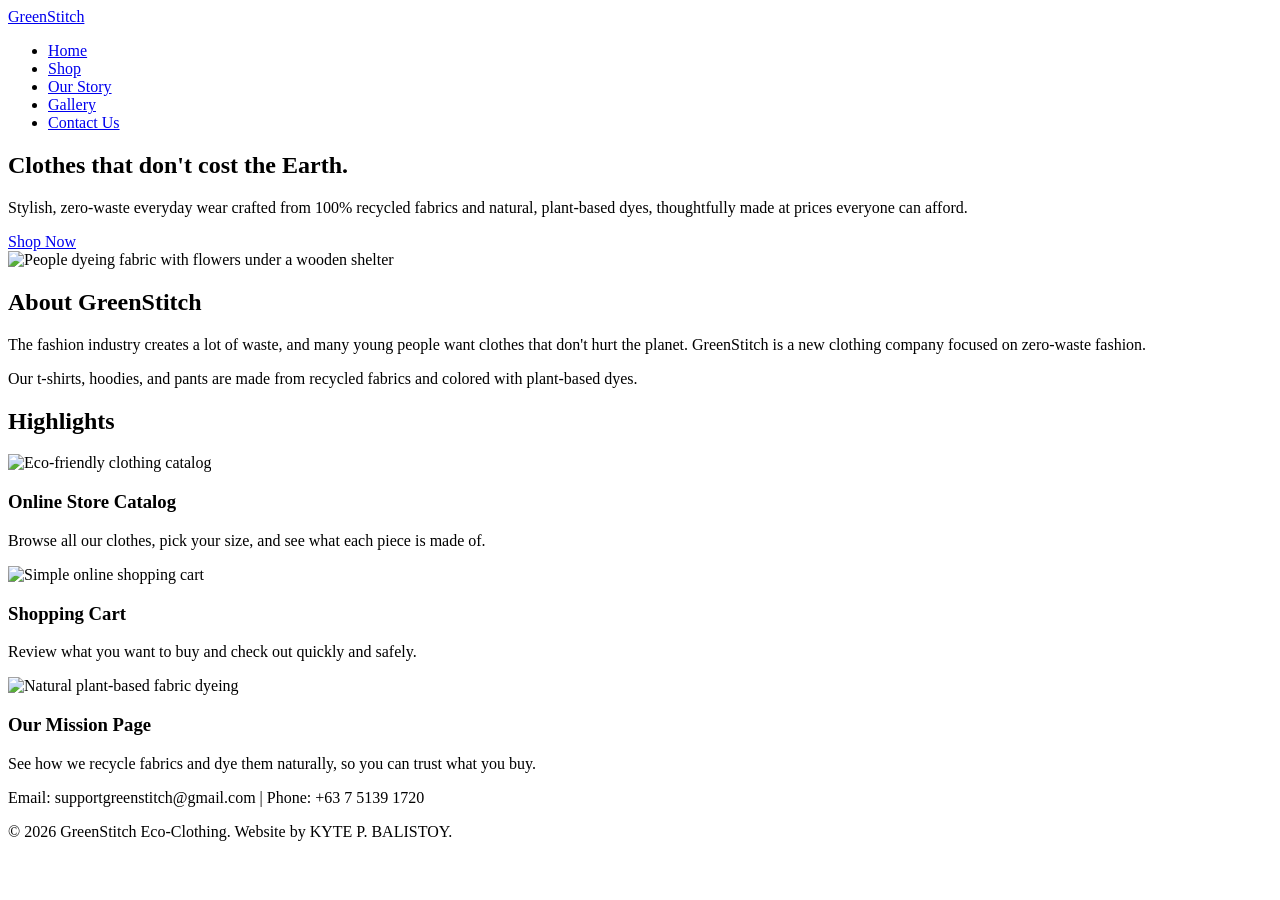
==== index.html @ 6c14e48b "Update index.html" ====
<!DOCTYPE html>
<html lang="en">

<head>
    <meta charset="UTF-8">
    <meta name="viewport" content="width=device-width, initial-scale=1.0">
    <title>GreenStitch | Eco-Friendly Clothing</title>
    <link href="https://fonts.googleapis.com/css2?family=Open+Sans:wght@400;600&family=Roboto:wght@500;700&display=swap"
        rel="stylesheet">
    <link rel="stylesheet" href="style.css">
</head>

<body>

    <!-- Header and Navigation -->
    <header>
        <a href="index.html" class="logo">GreenStitch</a>
        <nav>
            <ul>
                <li><a href="index.html">Home</a></li>
                <li><a href="#">Shop</a></li>
                <li><a href="#">Our Story</a></li>
                <li><a href="#">Gallery</a></li>
                <li><a href="#">Contact Us</a></li>
            </ul>
        </nav>
    </header>

    <main>

        <!-- Hero Section -->
        <section class="hero">
            <h1>Clothes that don't cost the Earth.</h1>
            <p>Stylish, zero-waste everyday wear crafted from 100% recycled fabrics and natural, plant-based dyes,
                thoughtfully made at prices everyone can afford.</p>
            <a href="#" class="button">Shop Now</a>
        </section>

        <!-- About Section -->
        <section class="about">
            <img src="images/about.jpg" alt="People dyeing fabric with flowers under a wooden shelter">
            <div class="about-text">
                <h2>About GreenStitch</h2>
                <p>The fashion industry creates a lot of waste, and many young people want clothes that don't hurt the
                    planet. GreenStitch is a new clothing company focused on zero-waste fashion.</p>
                <p>Our t-shirts, hoodies, and pants are made from recycled fabrics and colored with plant-based dyes.
                </p>
            </div>
        </section>

        <!-- Highlights Section -->
        <section class="highlights">
            <h2>Highlights</h2>
            <div class="cards">
                <div class="card">
                    <img src="images/catalog.jpg" alt="Eco-friendly clothing catalog">
                    <div class="card-content">
                        <h3>Online Store Catalog</h3>
                        <p>Browse all our clothes, pick your size, and see what each piece is made of.</p>
                    </div>
                </div>
                <div class="card">
                    <img src="images/cart.jpg" alt="Simple online shopping cart">
                    <div class="card-content">
                        <h3>Shopping Cart</h3>
                        <p>Review what you want to buy and check out quickly and safely.</p>
                    </div>
                </div>
                <div class="card">
                    <img src="images/mission.jpg" alt="Natural plant-based fabric dyeing">
                    <div class="card-content">
                        <h3>Our Mission Page</h3>
                        <p>See how we recycle fabrics and dye them naturally, so you can trust what you buy.</p>
                    </div>
                </div>
            </div>
        </section>

    </main>

    <!-- Footer -->
    <footer>
        <p>Email: supportgreenstitch@gmail.com | Phone: +63 7 5139 1720</p>
        <p>&copy; 2026 GreenStitch Eco-Clothing. Website by KYTE P. BALISTOY.</p>
    </footer>

</body>

</html>
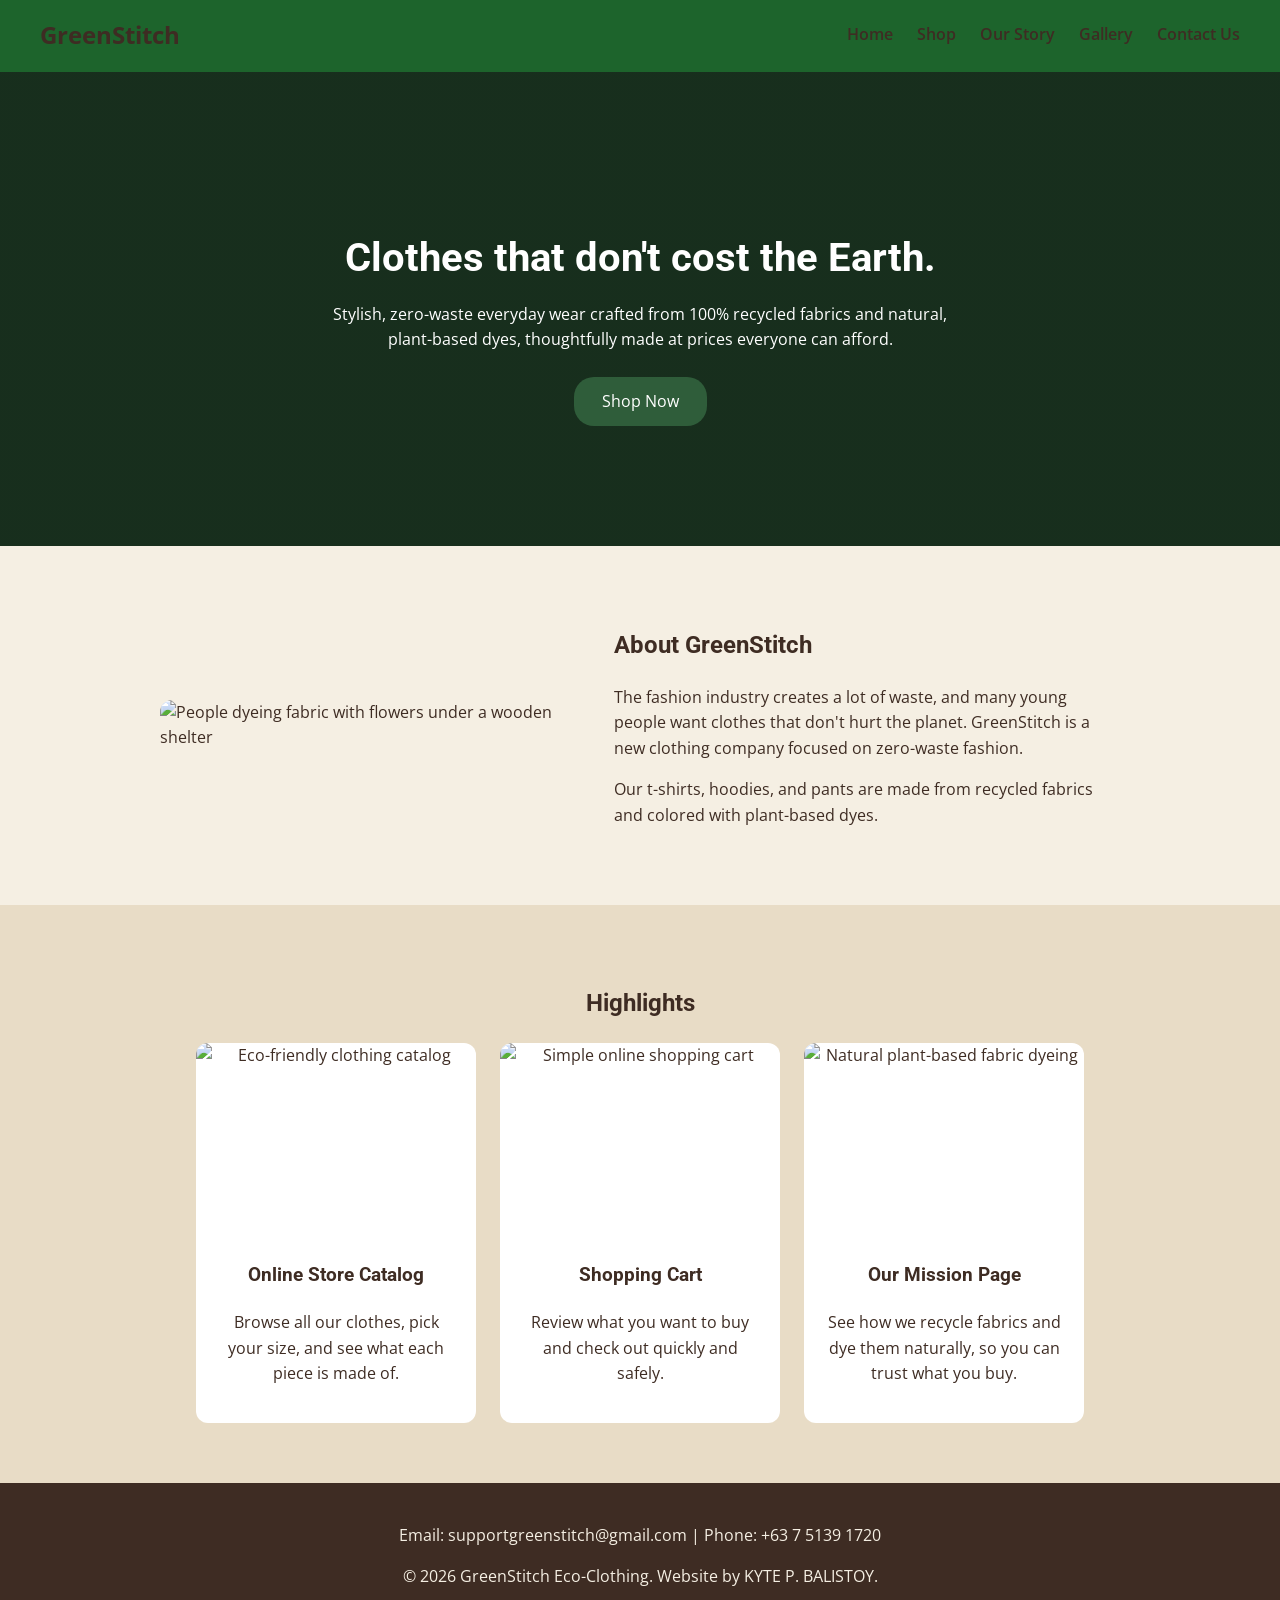
==== commit 94723065: "Update index.html" ====
--- a/index.html
+++ b/index.html
@@ -7,7 +7,7 @@
     <title>GreenStitch | Eco-Friendly Clothing</title>
     <link href="https://fonts.googleapis.com/css2?family=Open+Sans:wght@400;600&family=Roboto:wght@500;700&display=swap"
         rel="stylesheet">
-    <link rel="stylesheet" href="style.css">
+    <link rel="stylesheet" href="css/style.css">
 </head>
 
 <body>
--- a/css/style.css
+++ b/css/style.css
@@ -0,0 +1,148 @@
+/* Colors and fonts from the Visual Style in the proposal */
+body {
+    font-family: "Open Sans", sans-serif;
+    background-color: #f5efe3;
+    color: #3e2c23;
+    margin: 0;
+    line-height: 1.6;
+}
+
+h1,
+h2,
+h3 {
+    font-family: "Roboto", sans-serif;
+}
+
+/* Fixed Header and Navigation */
+header {
+    position: sticky;
+    top: 0;
+    z-index: 1000;
+    display: flex;
+    justify-content: space-between;
+    align-items: center;
+    padding: 16px 40px;
+    background-color: #1d642c;
+    border-bottom: 2px solid #1d642c;
+}
+
+.logo {
+    color: #3e2c23;
+    font-size: 24px;
+    font-weight: bold;
+    text-decoration: none;
+}
+
+nav ul {
+    display: flex;
+    gap: 24px;
+    list-style: none;
+    margin: 0;
+    padding: 0;
+}
+
+nav a {
+    color: #3e2c23;
+    font-weight: 600;
+    text-decoration: none;
+}
+
+nav a:hover {
+    color: #2f5d3a;
+    text-decoration: underline;
+}
+
+/* Hero */
+.hero {
+    background-color: #2f5d3a;
+    background-image: linear-gradient(rgba(0, 0, 0, 0.5), rgba(0, 0, 0, 0.5)), url("../images/main.jpg");
+    background-size: cover;
+    background-position: center;
+    color: rgb(255, 255, 255);
+    text-align: center;
+    padding: 120px 20px;
+}
+
+.hero h1 {
+    font-size: 40px;
+    margin-bottom: 12px;
+}
+
+.hero p {
+    max-width: 650px;
+    margin: 0 auto 24px auto;
+}
+
+.button {
+    display: inline-block;
+    background-color: #2f5d3a;
+    color: white;
+    padding: 12px 28px;
+    border-radius: 20px;
+    text-decoration: none;
+}
+
+.button:hover {
+    background-color: #23472b;
+}
+
+/* About (Image on Left, Text on Right) */
+.about {
+    display: flex;
+    align-items: center;
+    gap: 40px;
+    max-width: 960px;
+    margin: 0 auto;
+    padding: 60px 20px;
+}
+
+.about img {
+    width: 45%;
+    border-radius: 12px;
+    object-fit: cover;
+}
+
+.about-text {
+    width: 55%;
+}
+
+/* Highlights (Image on Top, Text on Bottom) */
+.highlights {
+    background-color: #e8dcc6;
+    padding: 60px 20px;
+    text-align: center;
+}
+
+.cards {
+    display: flex;
+    gap: 24px;
+    justify-content: center;
+    flex-wrap: wrap;
+}
+
+.card {
+    background-color: white;
+    border-radius: 12px;
+    max-width: 280px;
+    overflow: hidden;
+    display: flex;
+    flex-direction: column;
+}
+
+.card img {
+    width: 100%;
+    height: 180px;
+    object-fit: cover;
+}
+
+.card-content {
+    padding: 20px;
+}
+
+/* Footer */
+footer {
+    background-color: #3e2c23;
+    color: #f5efe3;
+    text-align: center;
+    padding: 24px;
+}
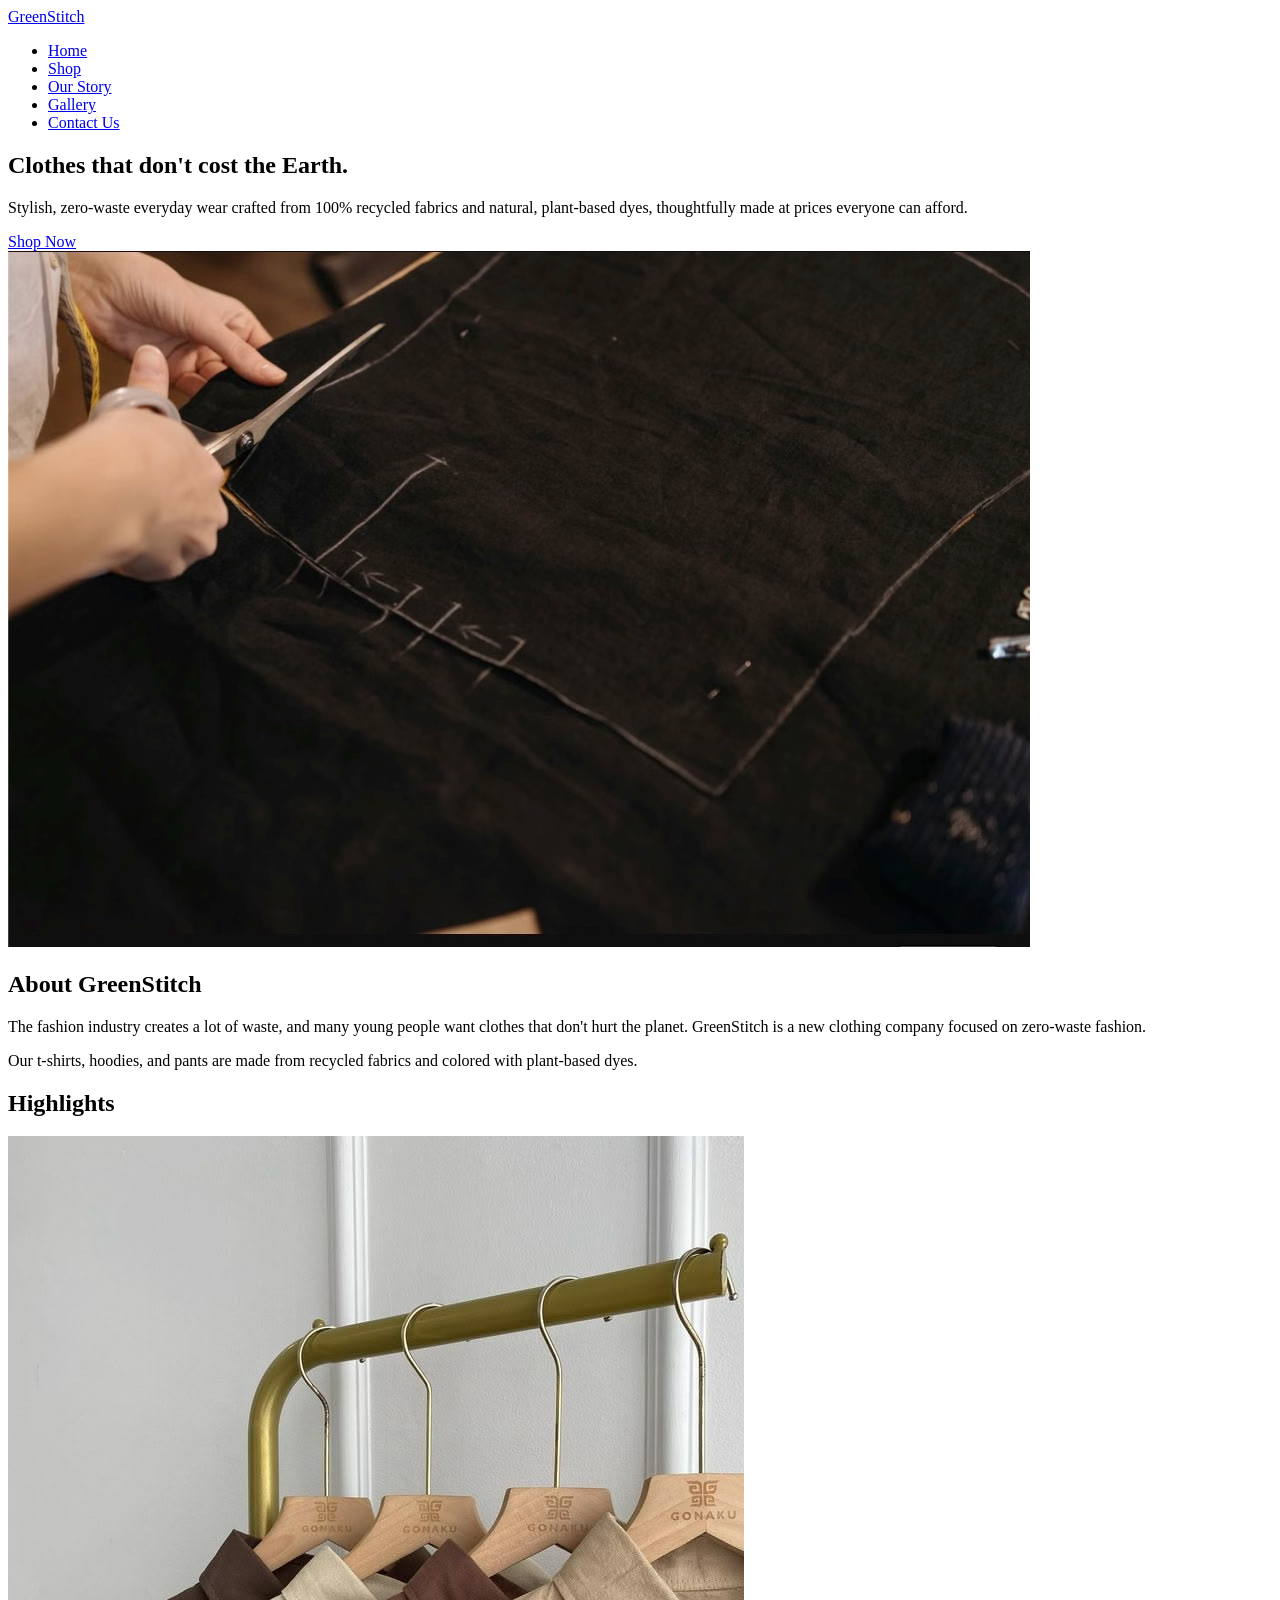
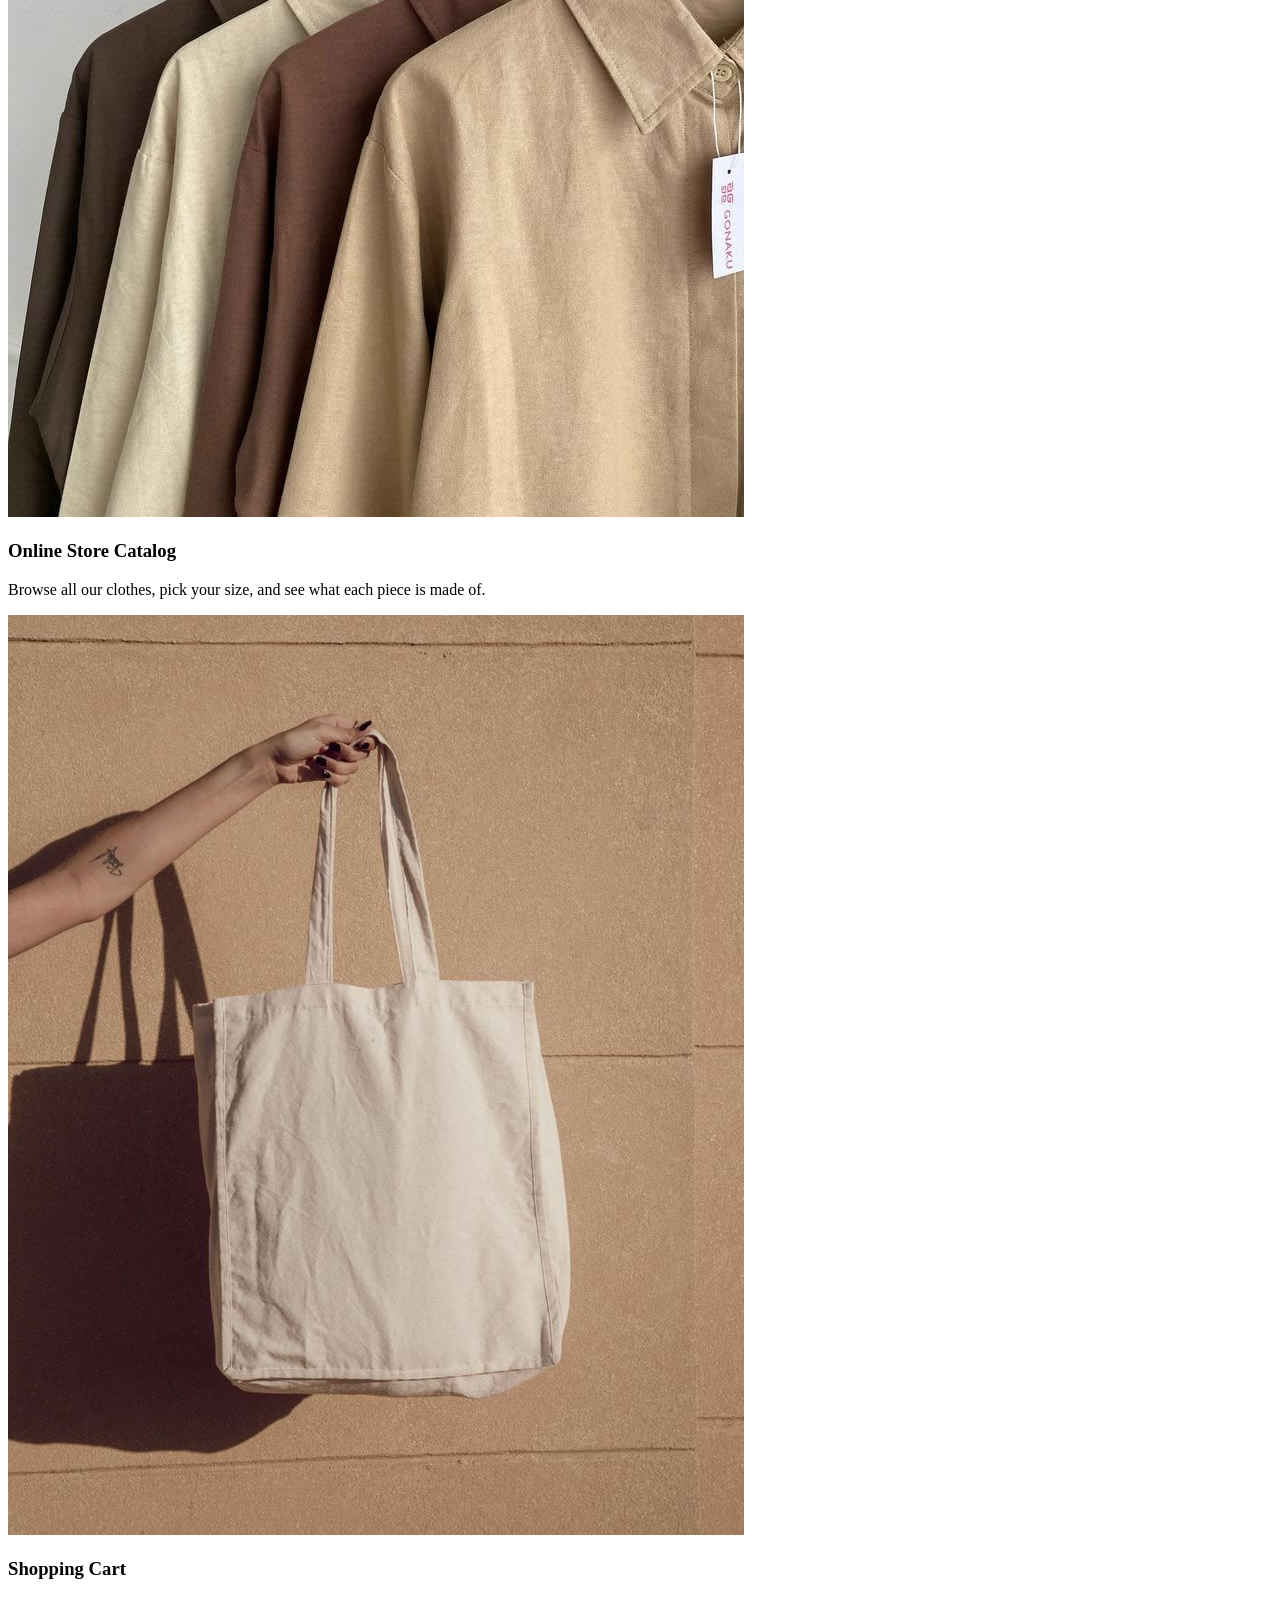
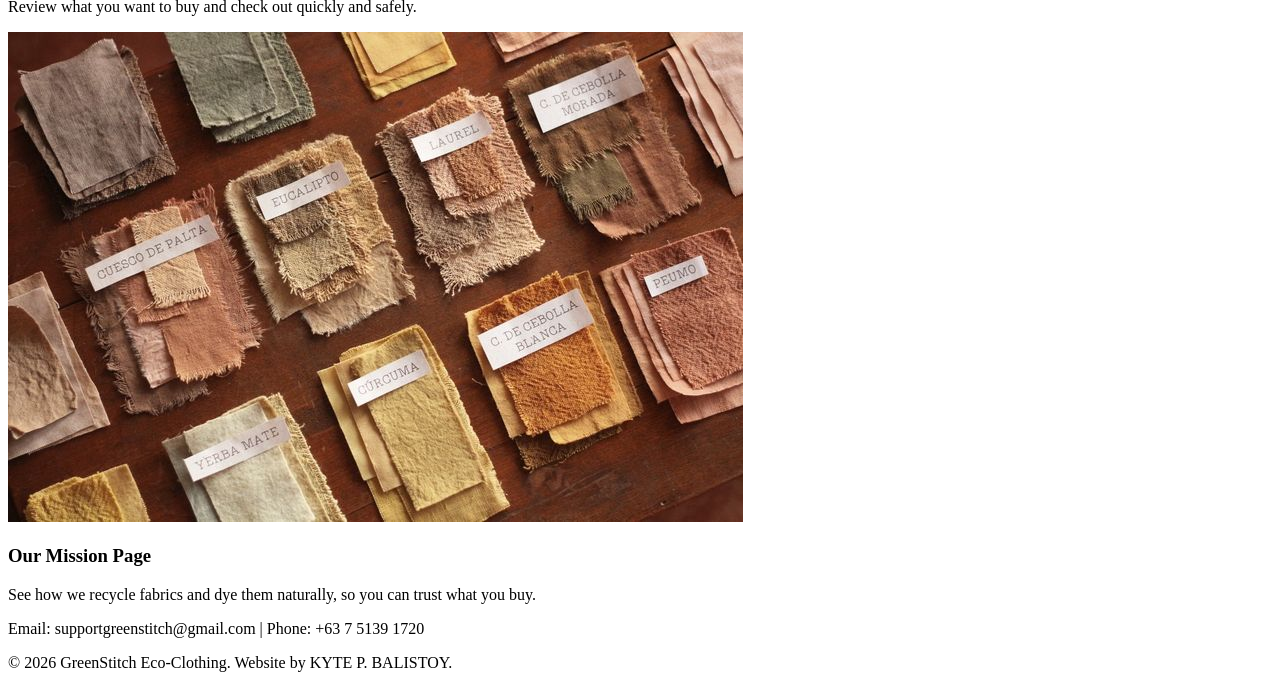
==== commit ac46af91: "Update index.html" ====
--- a/index.html
+++ b/index.html
@@ -7,14 +7,14 @@
     <title>GreenStitch | Eco-Friendly Clothing</title>
     <link href="https://fonts.googleapis.com/css2?family=Open+Sans:wght@400;600&family=Roboto:wght@500;700&display=swap"
         rel="stylesheet">
-    <link rel="stylesheet" href="css/style.css">
+    <link rel="stylesheet" href="web/css/style.css">
 </head>
 
 <body>
 
     <!-- Header and Navigation -->
     <header>
-        <a href="index.html" class="logo">GreenStitch</a>
+        <a href="web/index.html" class="logo">GreenStitch</a>
         <nav>
             <ul>
                 <li><a href="index.html">Home</a></li>
@@ -38,7 +38,7 @@
 
         <!-- About Section -->
         <section class="about">
-            <img src="images/about.jpg" alt="People dyeing fabric with flowers under a wooden shelter">
+            <img src="web/images/about.jpg" alt="People dyeing fabric with flowers under a wooden shelter">
             <div class="about-text">
                 <h2>About GreenStitch</h2>
                 <p>The fashion industry creates a lot of waste, and many young people want clothes that don't hurt the
@@ -53,21 +53,21 @@
             <h2>Highlights</h2>
             <div class="cards">
                 <div class="card">
-                    <img src="images/catalog.jpg" alt="Eco-friendly clothing catalog">
+                    <img src="web/images/catalog.jpg" alt="Eco-friendly clothing catalog">
                     <div class="card-content">
                         <h3>Online Store Catalog</h3>
                         <p>Browse all our clothes, pick your size, and see what each piece is made of.</p>
                     </div>
                 </div>
                 <div class="card">
-                    <img src="images/cart.jpg" alt="Simple online shopping cart">
+                    <img src="web/images/cart.jpg" alt="Simple online shopping cart">
                     <div class="card-content">
                         <h3>Shopping Cart</h3>
                         <p>Review what you want to buy and check out quickly and safely.</p>
                     </div>
                 </div>
                 <div class="card">
-                    <img src="images/mission.jpg" alt="Natural plant-based fabric dyeing">
+                    <img src="web/images/mission.jpg" alt="Natural plant-based fabric dyeing">
                     <div class="card-content">
                         <h3>Our Mission Page</h3>
                         <p>See how we recycle fabrics and dye them naturally, so you can trust what you buy.</p>
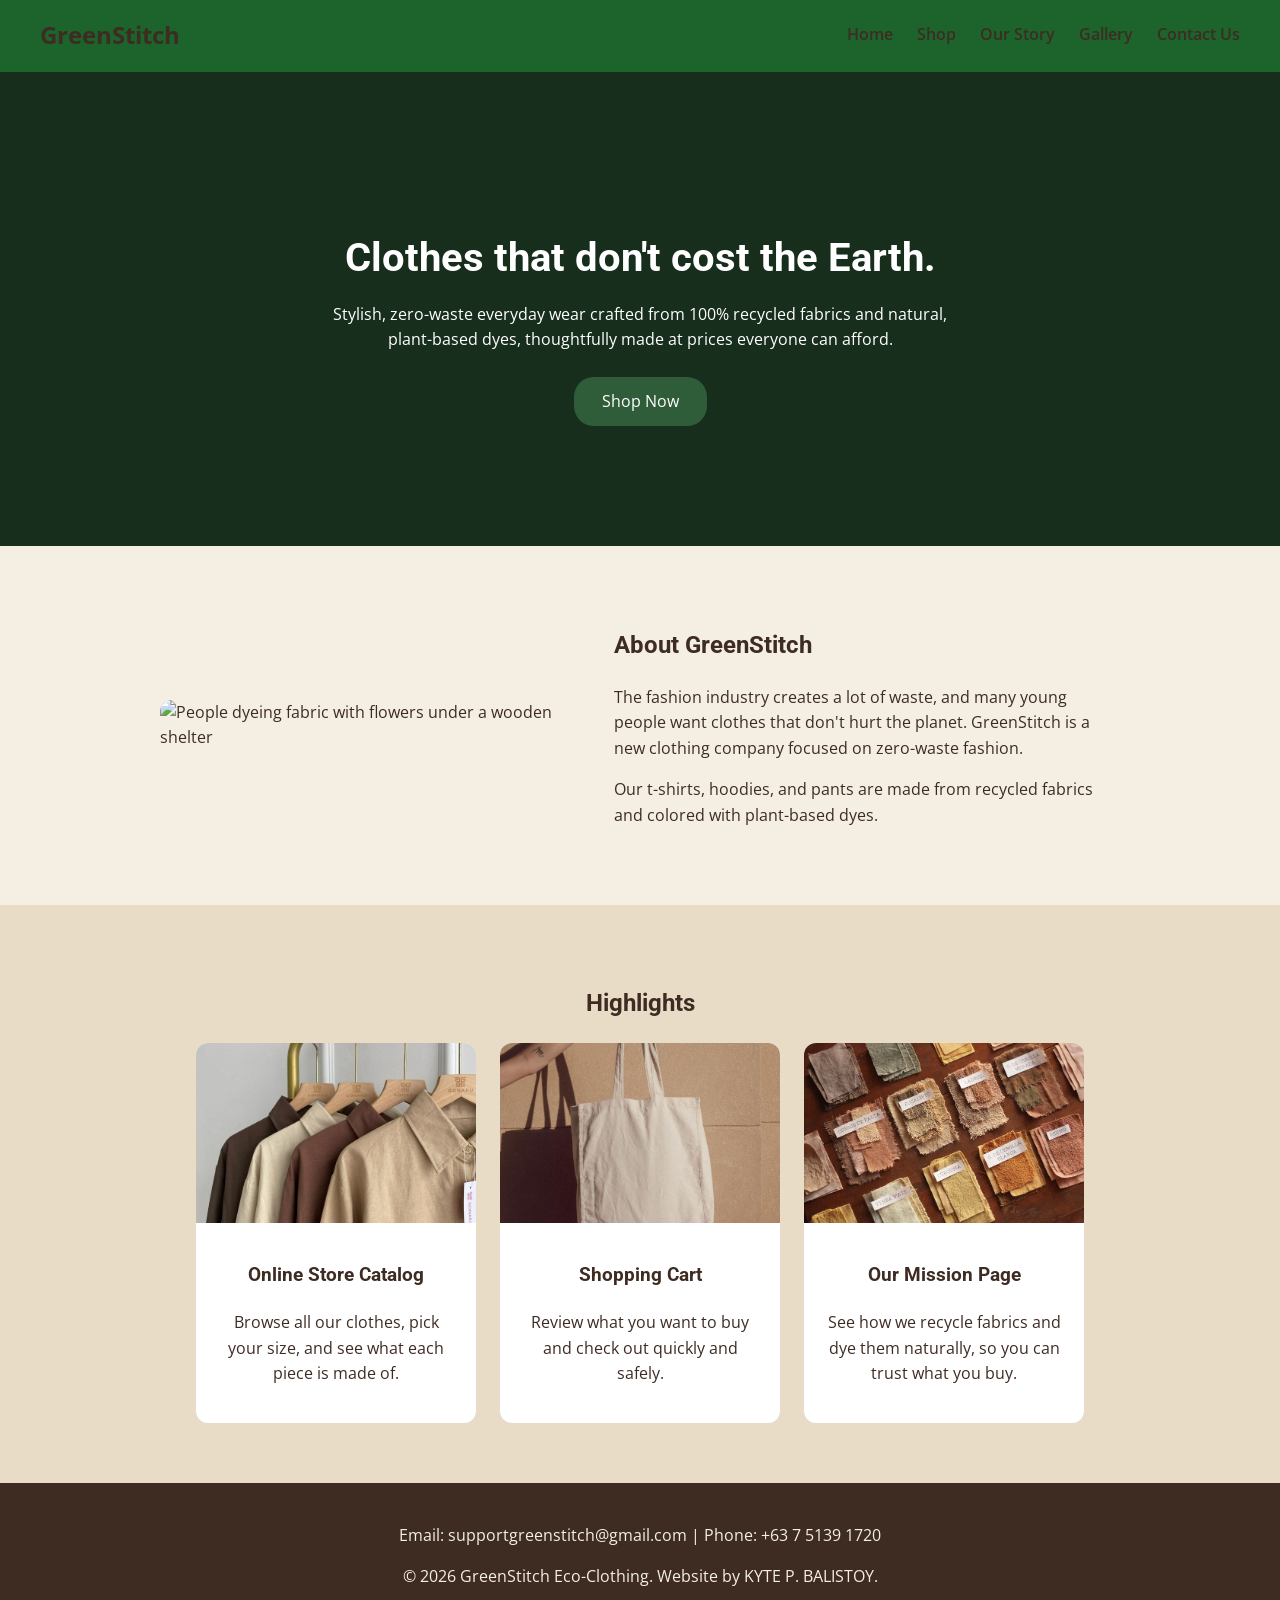
==== commit c5457bda: "Add files via upload" ====
--- a/index.html
+++ b/index.html
@@ -7,14 +7,14 @@
     <title>GreenStitch | Eco-Friendly Clothing</title>
     <link href="https://fonts.googleapis.com/css2?family=Open+Sans:wght@400;600&family=Roboto:wght@500;700&display=swap"
         rel="stylesheet">
-    <link rel="stylesheet" href="web/css/style.css">
+    <link rel="stylesheet" href="css/style.css">
 </head>
 
 <body>
 
     <!-- Header and Navigation -->
     <header>
-        <a href="web/index.html" class="logo">GreenStitch</a>
+        <a href="index.html" class="logo">GreenStitch</a>
         <nav>
             <ul>
                 <li><a href="index.html">Home</a></li>
@@ -38,7 +38,7 @@
 
         <!-- About Section -->
         <section class="about">
-            <img src="web/images/about.jpg" alt="People dyeing fabric with flowers under a wooden shelter">
+            <img src="images/about.avif" alt="People dyeing fabric with flowers under a wooden shelter">
             <div class="about-text">
                 <h2>About GreenStitch</h2>
                 <p>The fashion industry creates a lot of waste, and many young people want clothes that don't hurt the
@@ -53,21 +53,21 @@
             <h2>Highlights</h2>
             <div class="cards">
                 <div class="card">
-                    <img src="web/images/catalog.jpg" alt="Eco-friendly clothing catalog">
+                    <img src="images/catalog.jpg" alt="Eco-friendly clothing catalog">
                     <div class="card-content">
                         <h3>Online Store Catalog</h3>
                         <p>Browse all our clothes, pick your size, and see what each piece is made of.</p>
                     </div>
                 </div>
                 <div class="card">
-                    <img src="web/images/cart.jpg" alt="Simple online shopping cart">
+                    <img src="images/cart.jpg" alt="Simple online shopping cart">
                     <div class="card-content">
                         <h3>Shopping Cart</h3>
                         <p>Review what you want to buy and check out quickly and safely.</p>
                     </div>
                 </div>
                 <div class="card">
-                    <img src="web/images/mission.jpg" alt="Natural plant-based fabric dyeing">
+                    <img src="images/mission.jpg" alt="Natural plant-based fabric dyeing">
                     <div class="card-content">
                         <h3>Our Mission Page</h3>
                         <p>See how we recycle fabrics and dye them naturally, so you can trust what you buy.</p>
@@ -86,4 +86,4 @@
 
 </body>
 
-</html>
+</html>
--- a/css/style.css
+++ b/css/style.css
@@ -0,0 +1,148 @@
+/* Colors and fonts from the Visual Style in the proposal */
+body {
+    font-family: "Open Sans", sans-serif;
+    background-color: #f5efe3;
+    color: #3e2c23;
+    margin: 0;
+    line-height: 1.6;
+}
+
+h1,
+h2,
+h3 {
+    font-family: "Roboto", sans-serif;
+}
+
+/* Fixed Header and Navigation */
+header {
+    position: sticky;
+    top: 0;
+    z-index: 1000;
+    display: flex;
+    justify-content: space-between;
+    align-items: center;
+    padding: 16px 40px;
+    background-color: #1d642c;
+    border-bottom: 2px solid #1d642c;
+}
+
+.logo {
+    color: #3e2c23;
+    font-size: 24px;
+    font-weight: bold;
+    text-decoration: none;
+}
+
+nav ul {
+    display: flex;
+    gap: 24px;
+    list-style: none;
+    margin: 0;
+    padding: 0;
+}
+
+nav a {
+    color: #3e2c23;
+    font-weight: 600;
+    text-decoration: none;
+}
+
+nav a:hover {
+    color: #2f5d3a;
+    text-decoration: underline;
+}
+
+/* Hero */
+.hero {
+    background-color: #2f5d3a;
+    background-image: linear-gradient(rgba(0, 0, 0, 0.5), rgba(0, 0, 0, 0.5)), url("web/images/main.jpg");
+    background-size: cover;
+    background-position: center;
+    color: rgb(255, 255, 255);
+    text-align: center;
+    padding: 120px 20px;
+}
+
+.hero h1 {
+    font-size: 40px;
+    margin-bottom: 12px;
+}
+
+.hero p {
+    max-width: 650px;
+    margin: 0 auto 24px auto;
+}
+
+.button {
+    display: inline-block;
+    background-color: #2f5d3a;
+    color: white;
+    padding: 12px 28px;
+    border-radius: 20px;
+    text-decoration: none;
+}
+
+.button:hover {
+    background-color: #23472b;
+}
+
+/* About (Image on Left, Text on Right) */
+.about {
+    display: flex;
+    align-items: center;
+    gap: 40px;
+    max-width: 960px;
+    margin: 0 auto;
+    padding: 60px 20px;
+}
+
+.about img {
+    width: 45%;
+    border-radius: 12px;
+    object-fit: cover;
+}
+
+.about-text {
+    width: 55%;
+}
+
+/* Highlights (Image on Top, Text on Bottom) */
+.highlights {
+    background-color: #e8dcc6;
+    padding: 60px 20px;
+    text-align: center;
+}
+
+.cards {
+    display: flex;
+    gap: 24px;
+    justify-content: center;
+    flex-wrap: wrap;
+}
+
+.card {
+    background-color: white;
+    border-radius: 12px;
+    max-width: 280px;
+    overflow: hidden;
+    display: flex;
+    flex-direction: column;
+}
+
+.card img {
+    width: 100%;
+    height: 180px;
+    object-fit: cover;
+}
+
+.card-content {
+    padding: 20px;
+}
+
+/* Footer */
+footer {
+    background-color: #3e2c23;
+    color: #f5efe3;
+    text-align: center;
+    padding: 24px;
+}
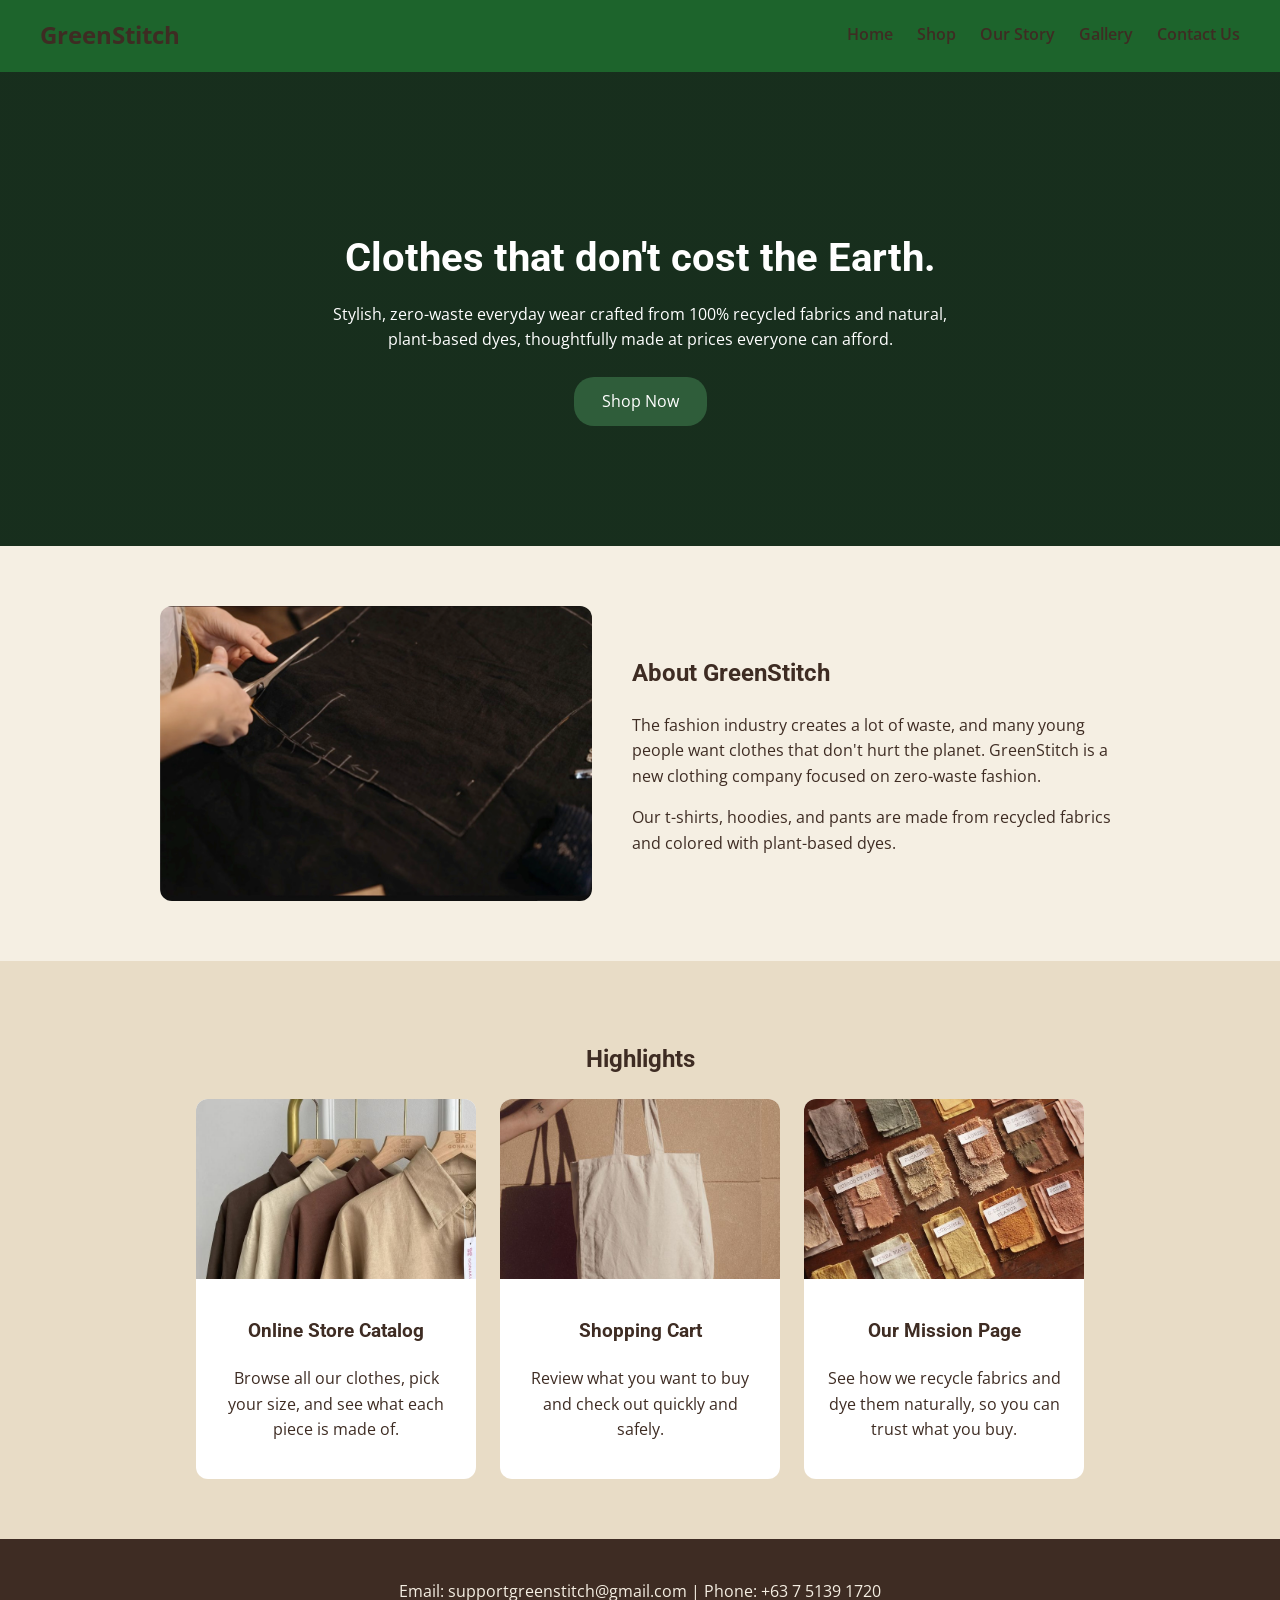
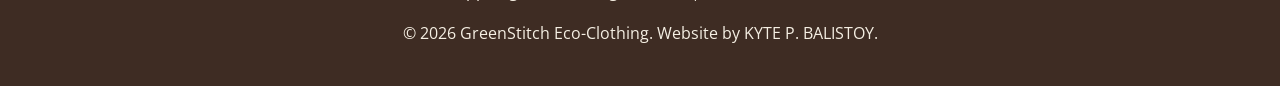
==== commit a2673f7c: "Update index.html" ====
--- a/index.html
+++ b/index.html
@@ -38,7 +38,7 @@
 
         <!-- About Section -->
         <section class="about">
-            <img src="images/about.avif" alt="People dyeing fabric with flowers under a wooden shelter">
+            <img src="images/about.jpg" alt="People dyeing fabric with flowers under a wooden shelter">
             <div class="about-text">
                 <h2>About GreenStitch</h2>
                 <p>The fashion industry creates a lot of waste, and many young people want clothes that don't hurt the
@@ -86,4 +86,4 @@
 
 </body>
 
-</html>+</html>
--- a/css/style.css
+++ b/css/style.css
@@ -55,7 +55,7 @@
 /* Hero */
 .hero {
     background-color: #2f5d3a;
-    background-image: linear-gradient(rgba(0, 0, 0, 0.5), rgba(0, 0, 0, 0.5)), url("web/images/main.jpg");
+    background-image: linear-gradient(rgba(0, 0, 0, 0.5), rgba(0, 0, 0, 0.5)), url("images/main.jpg");
     background-size: cover;
     background-position: center;
     color: rgb(255, 255, 255);
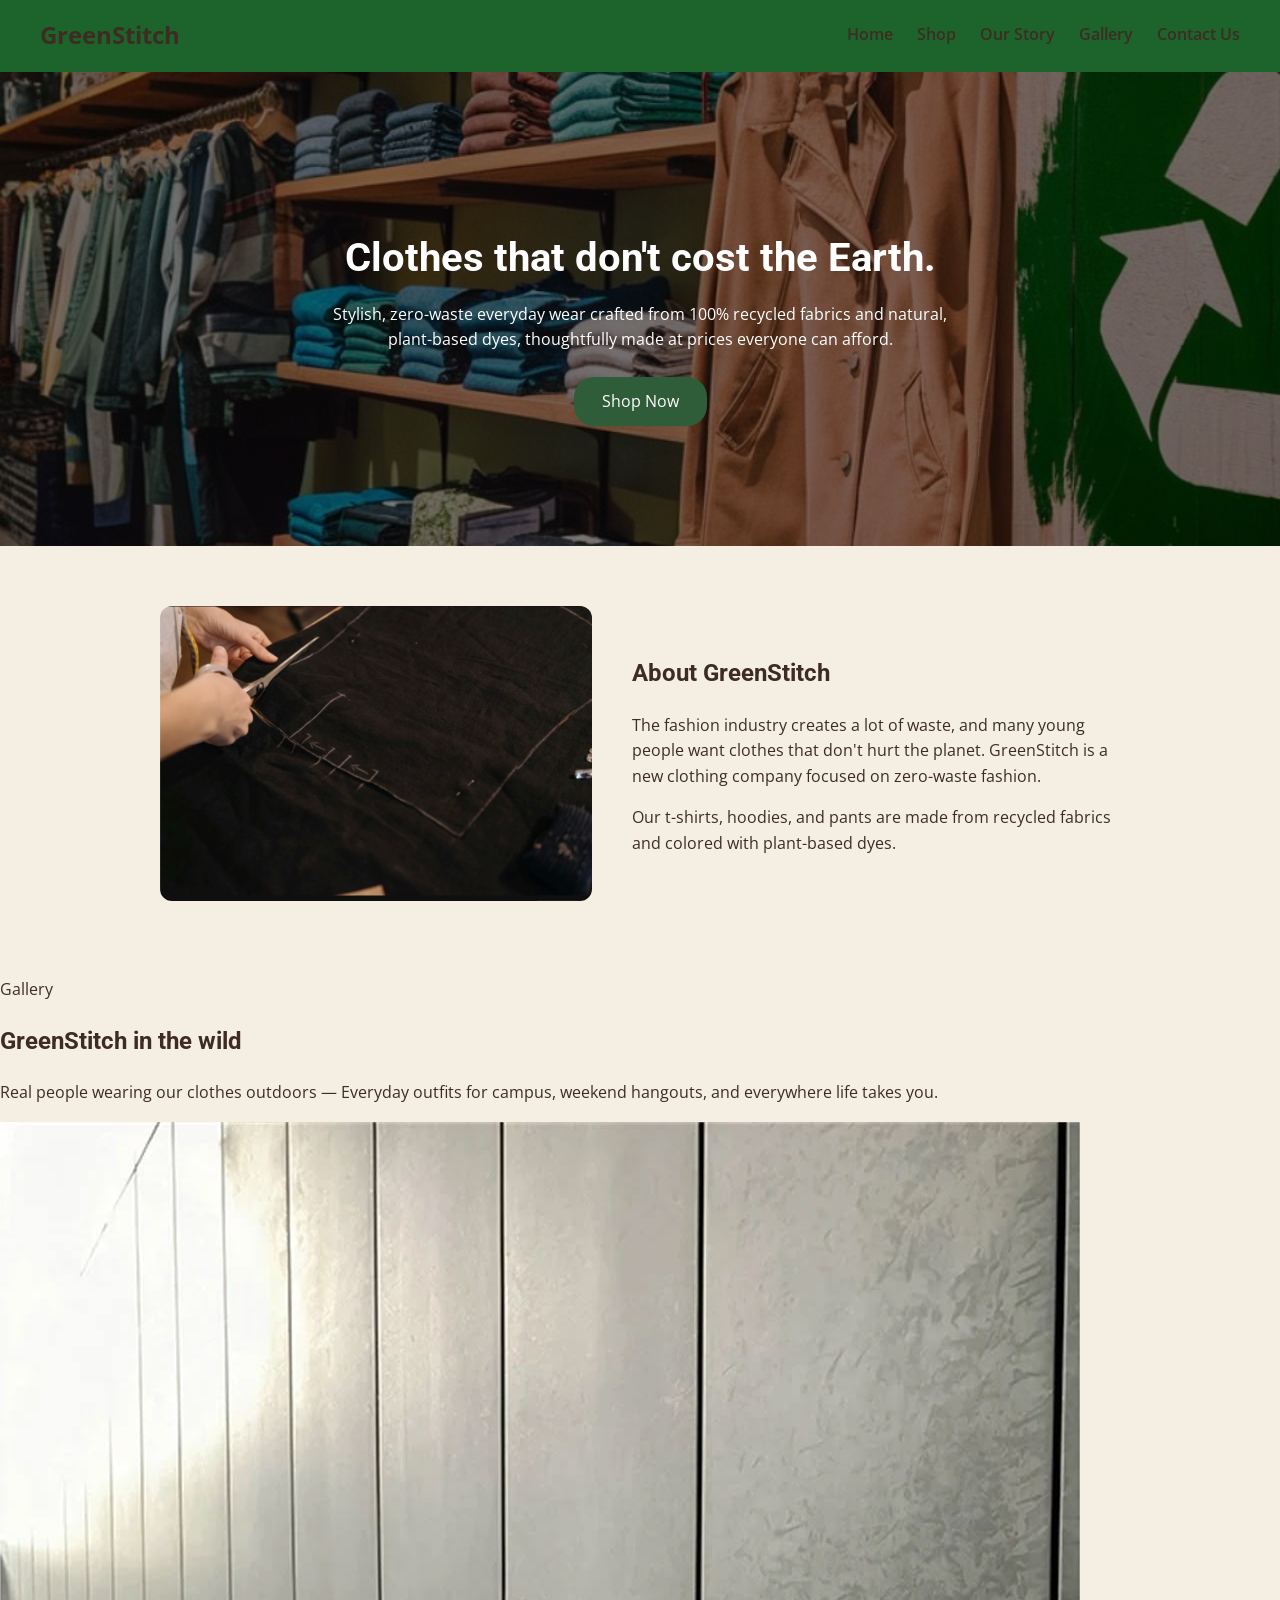
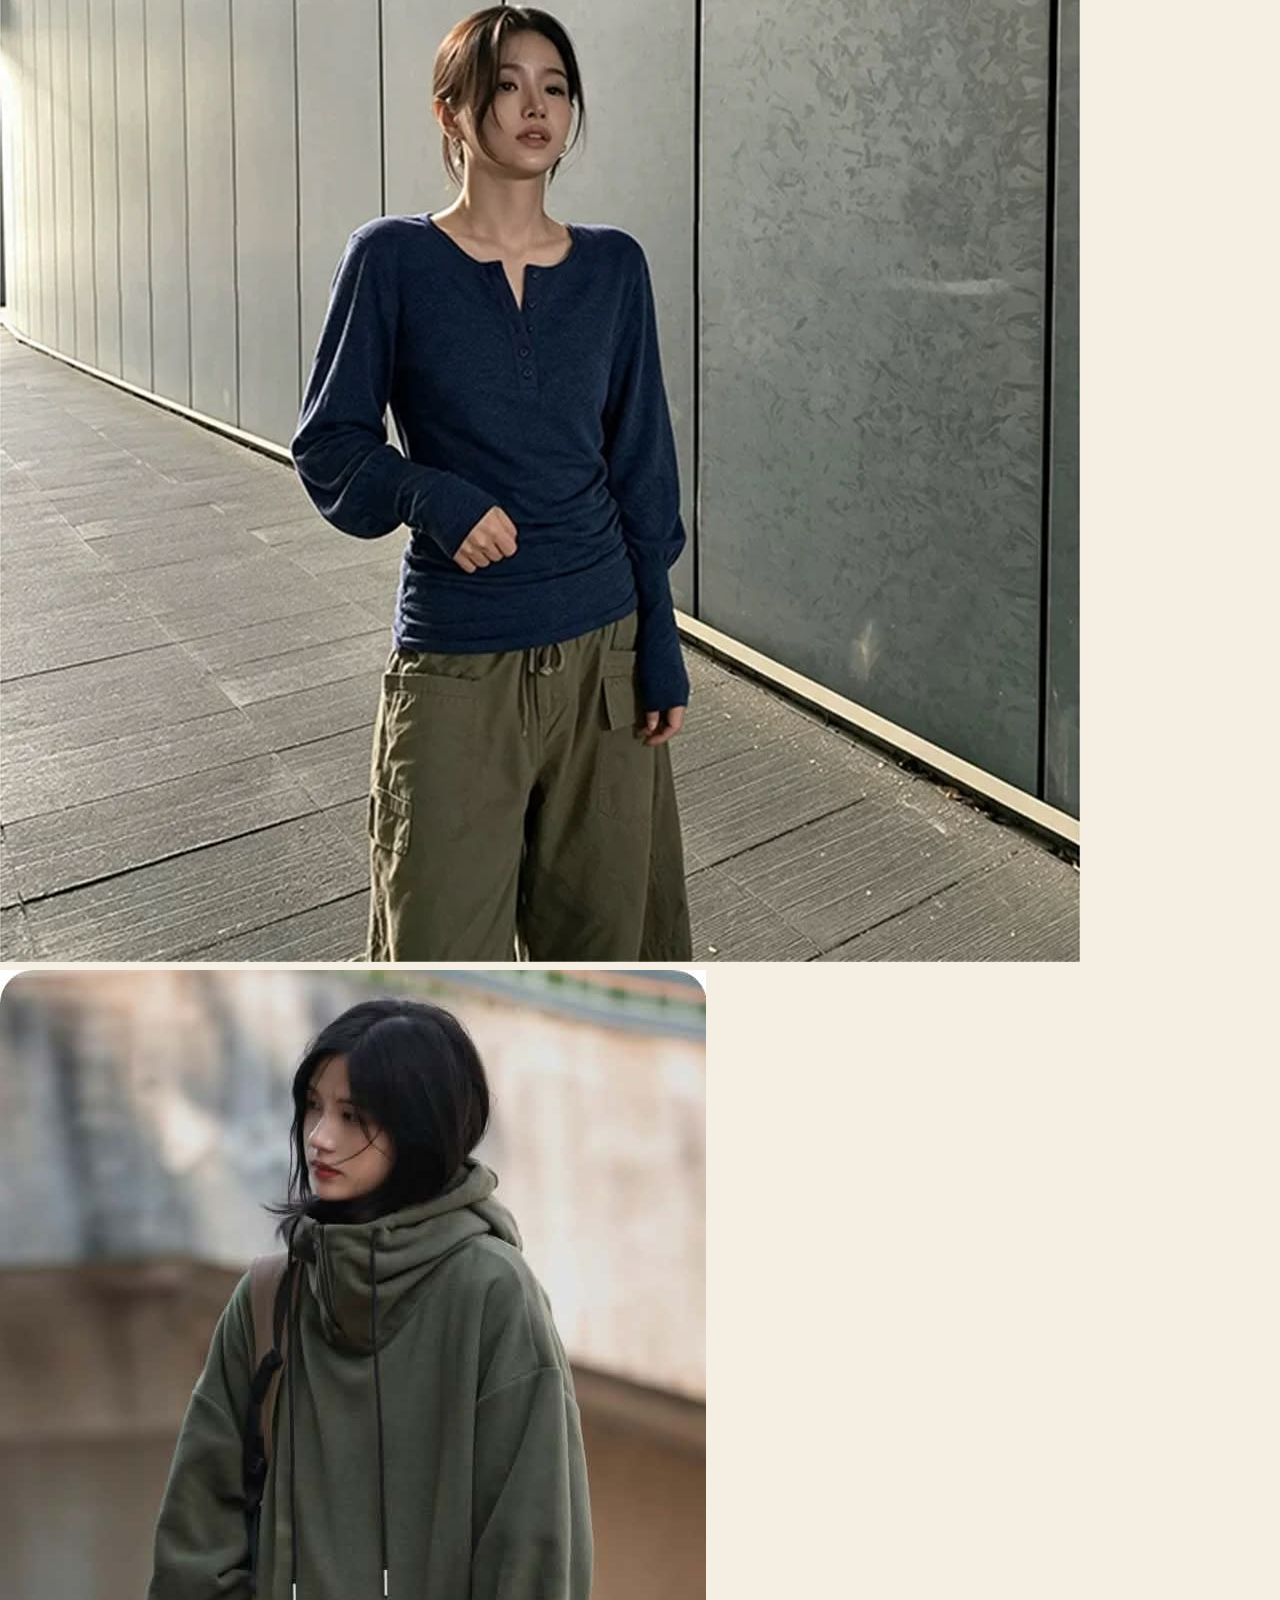
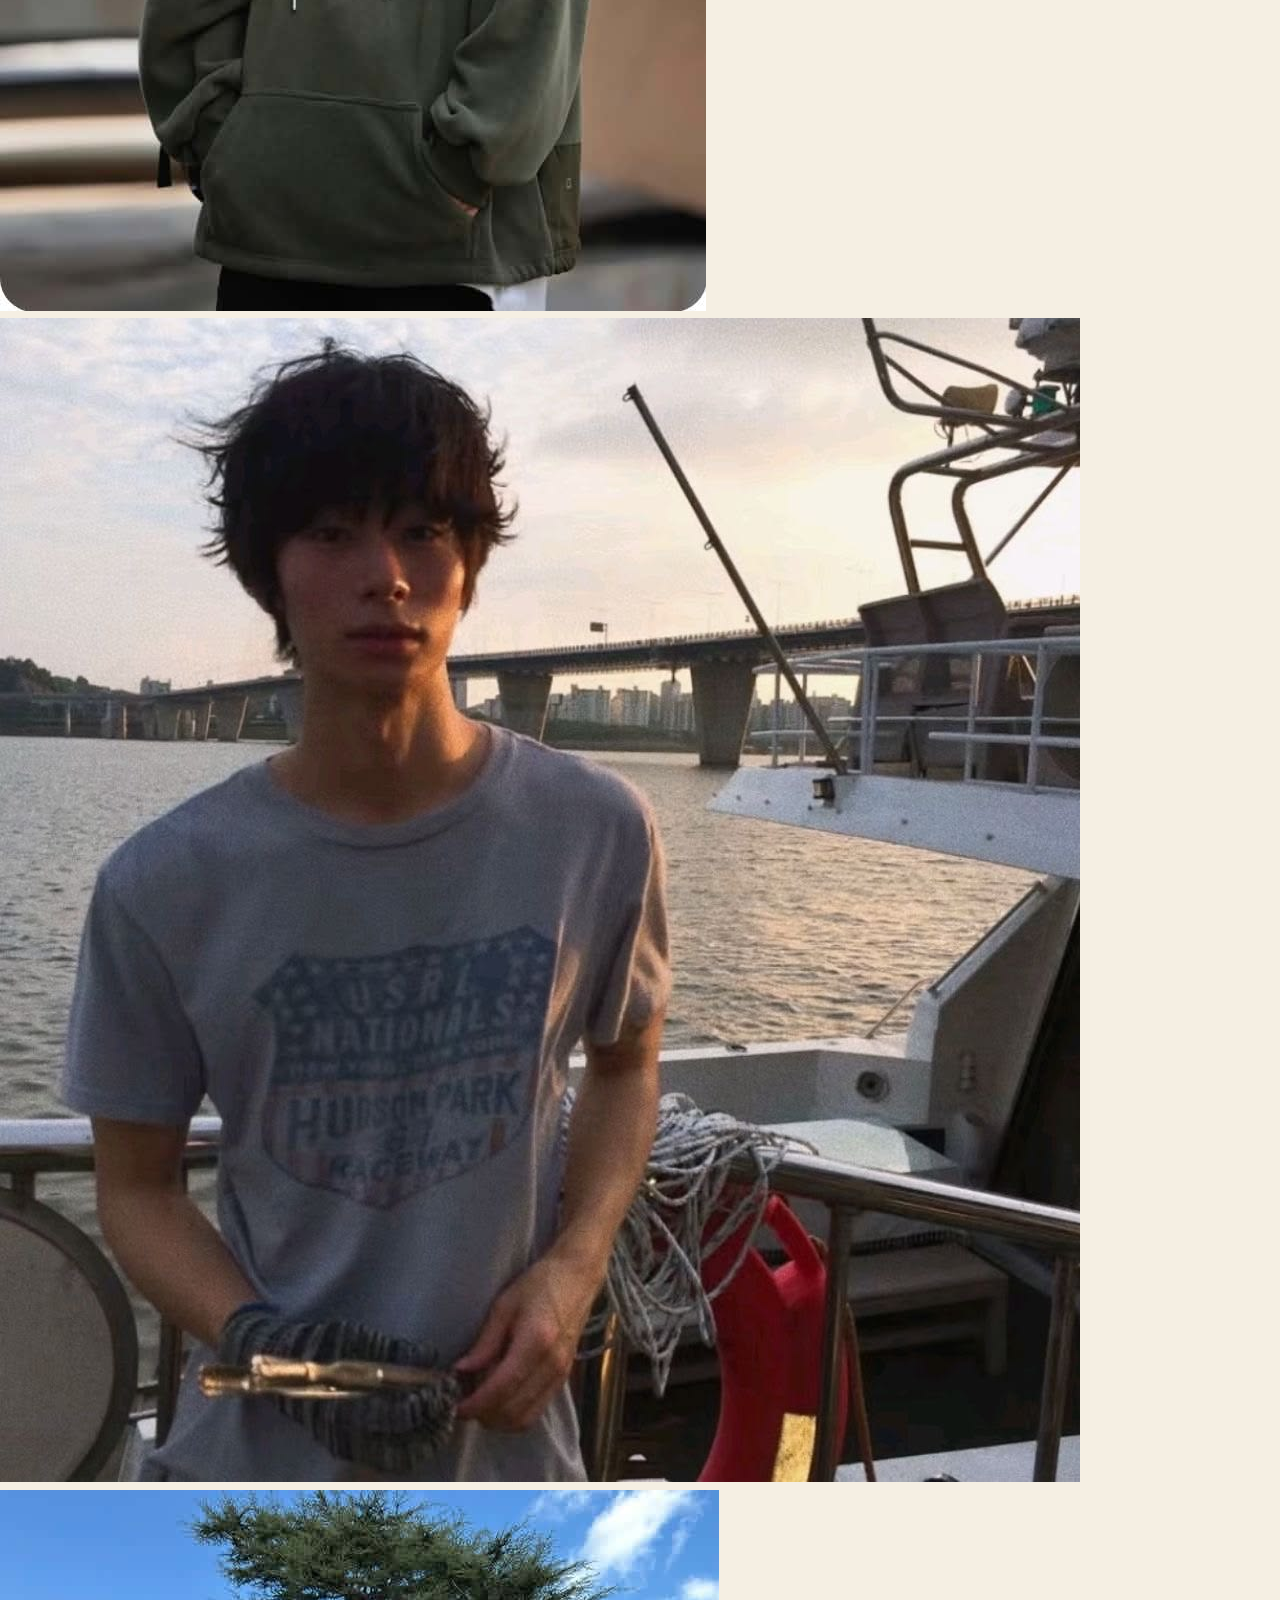
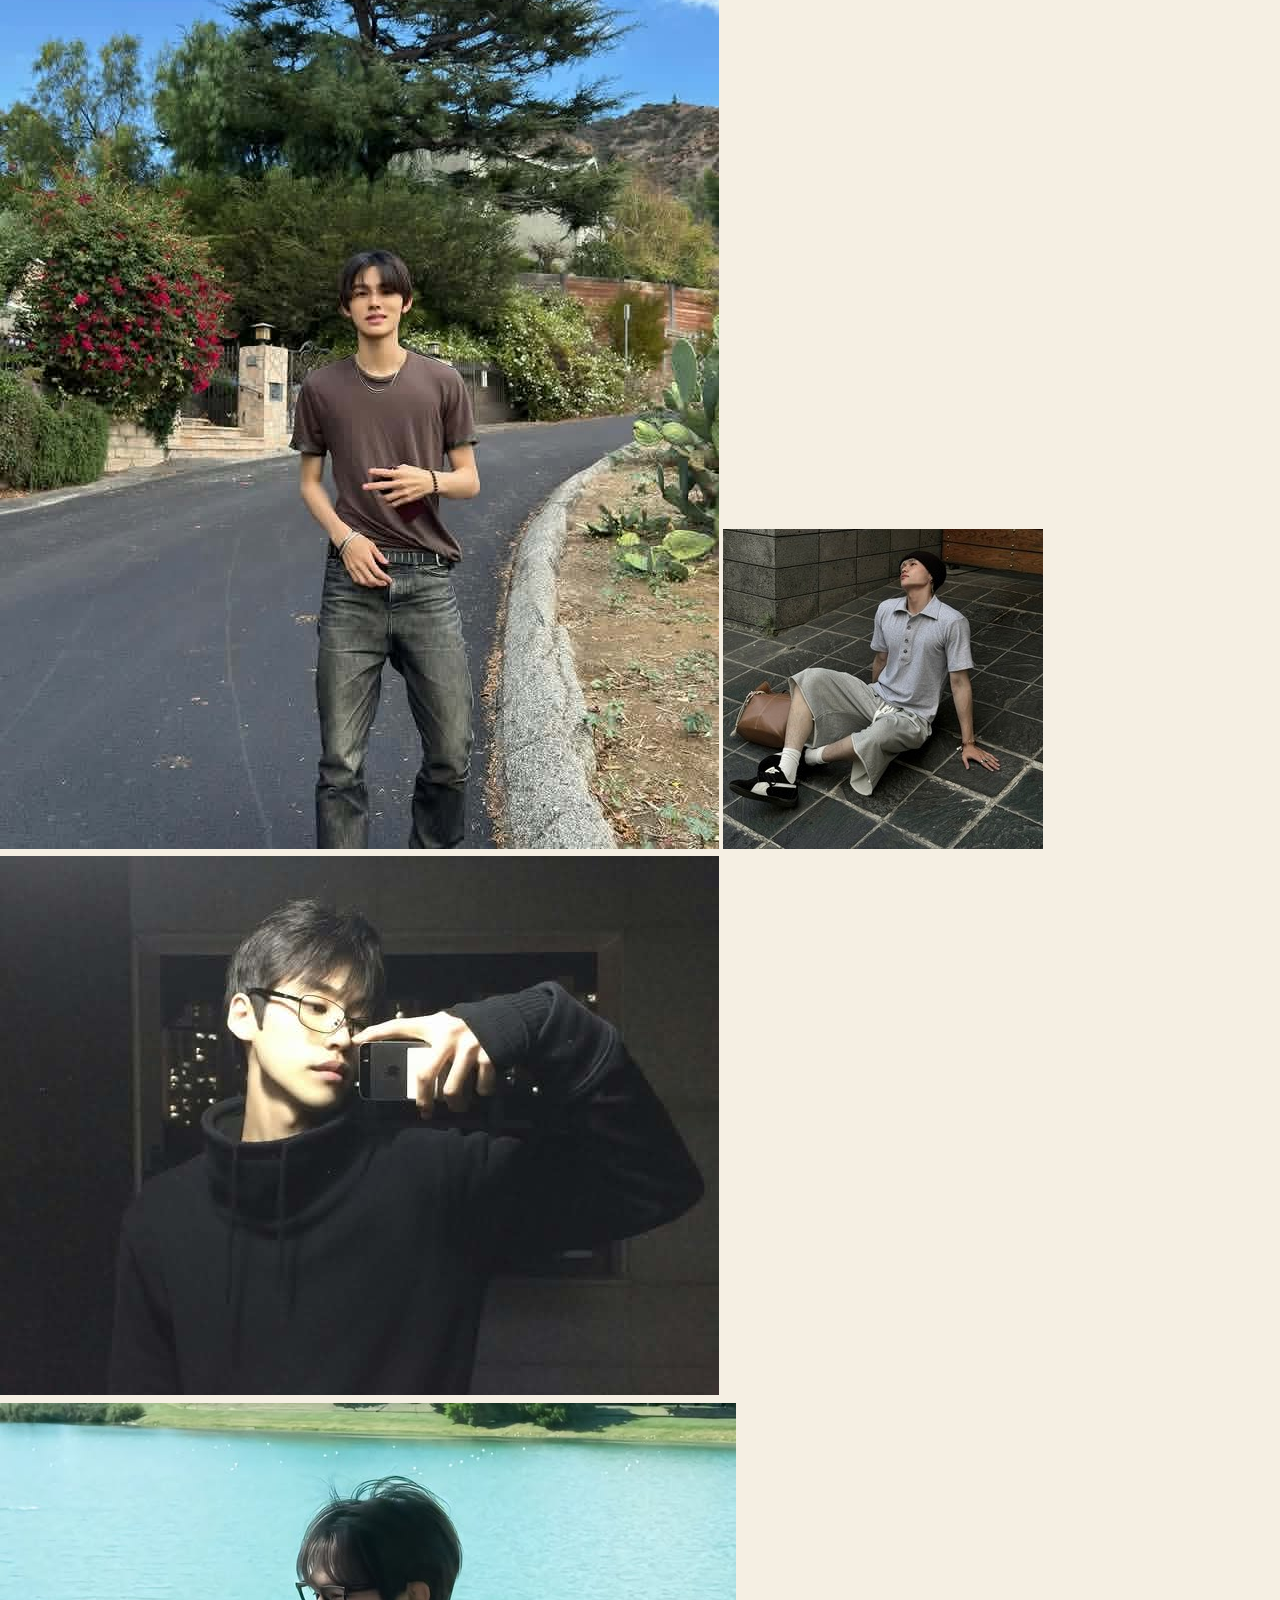
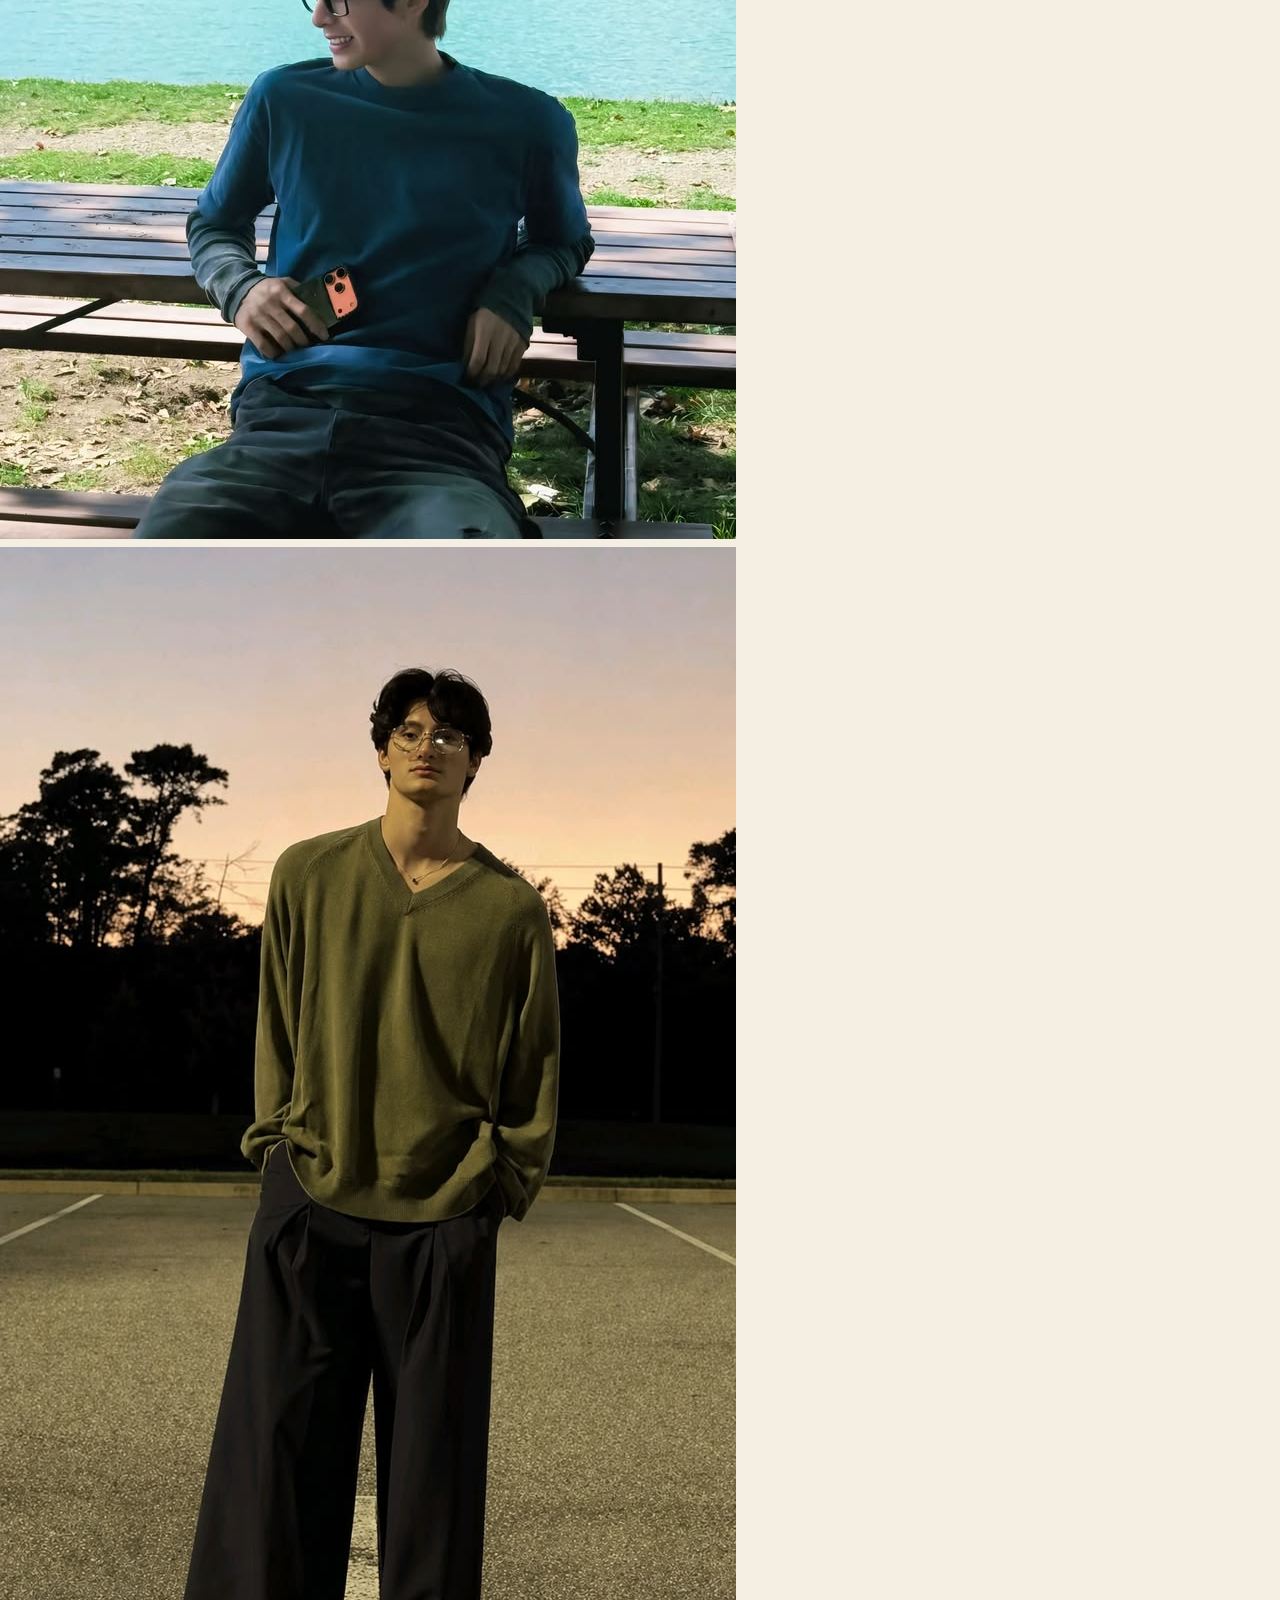
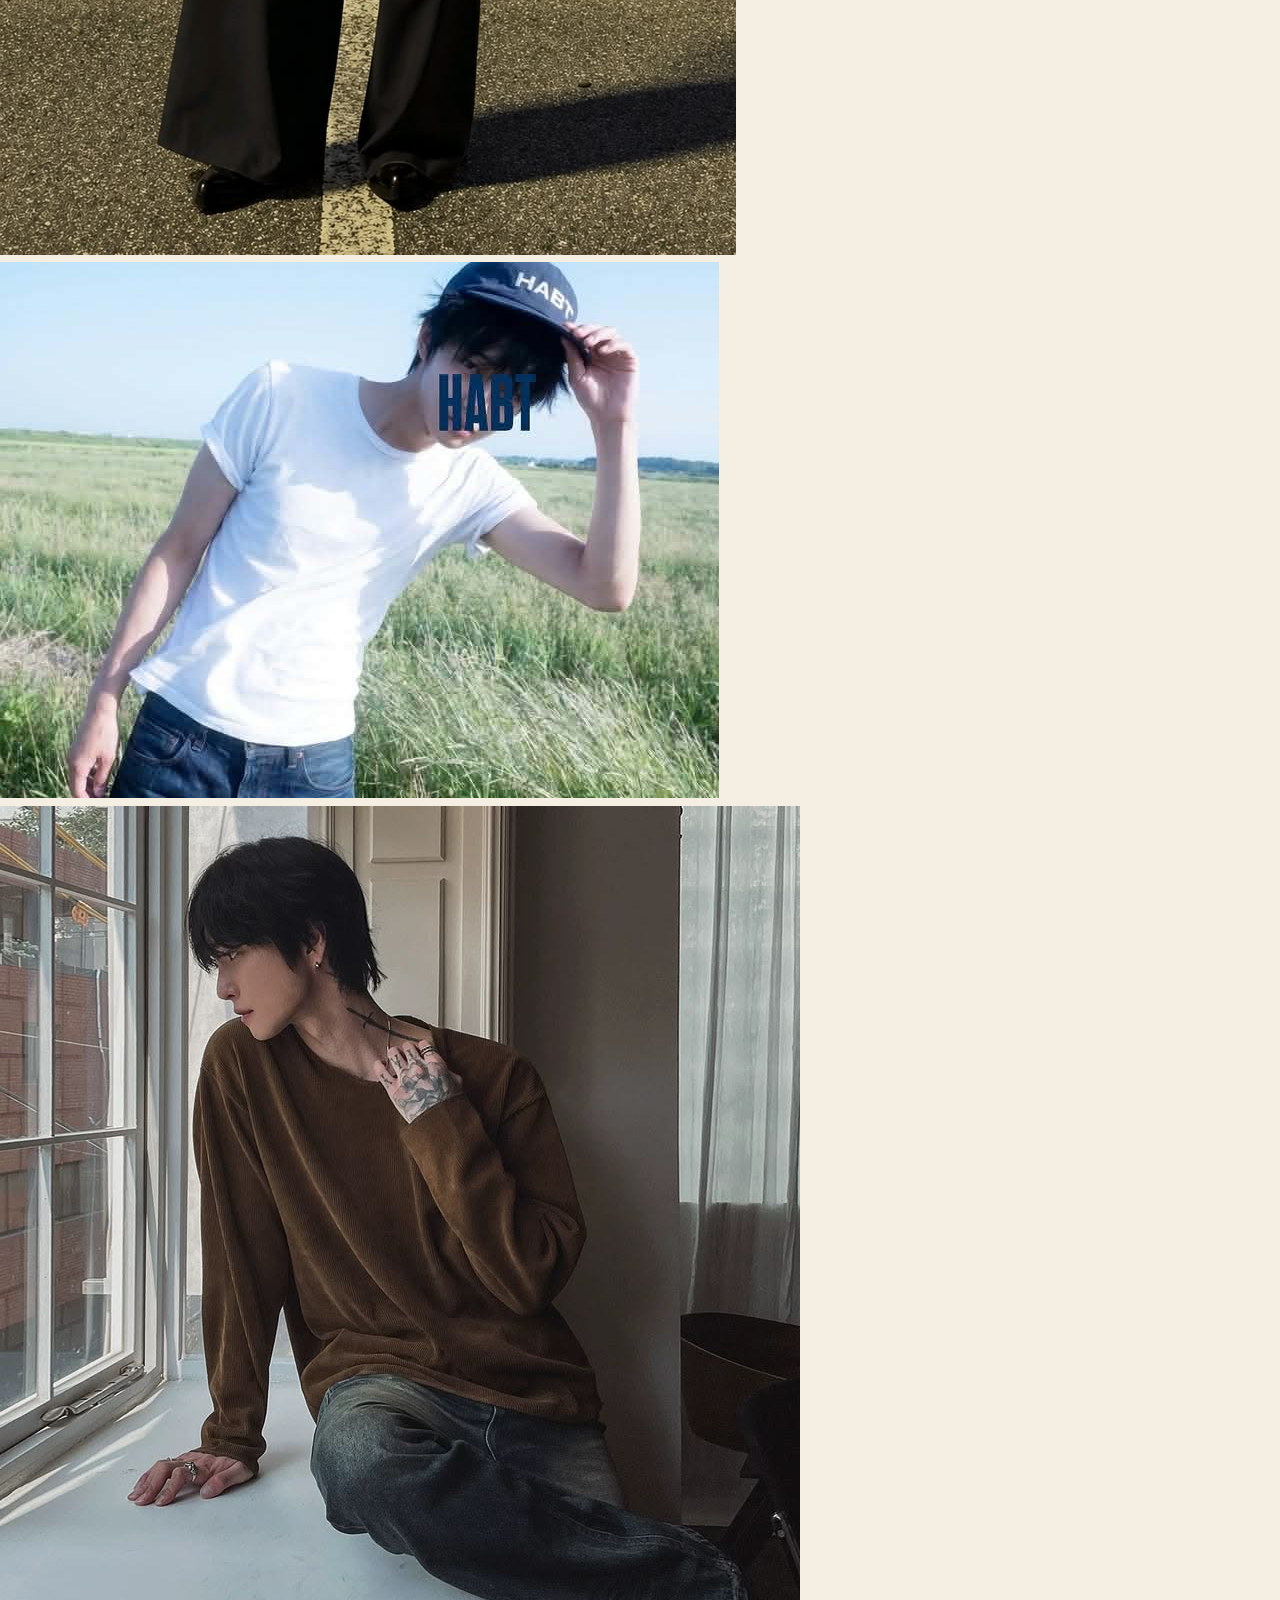
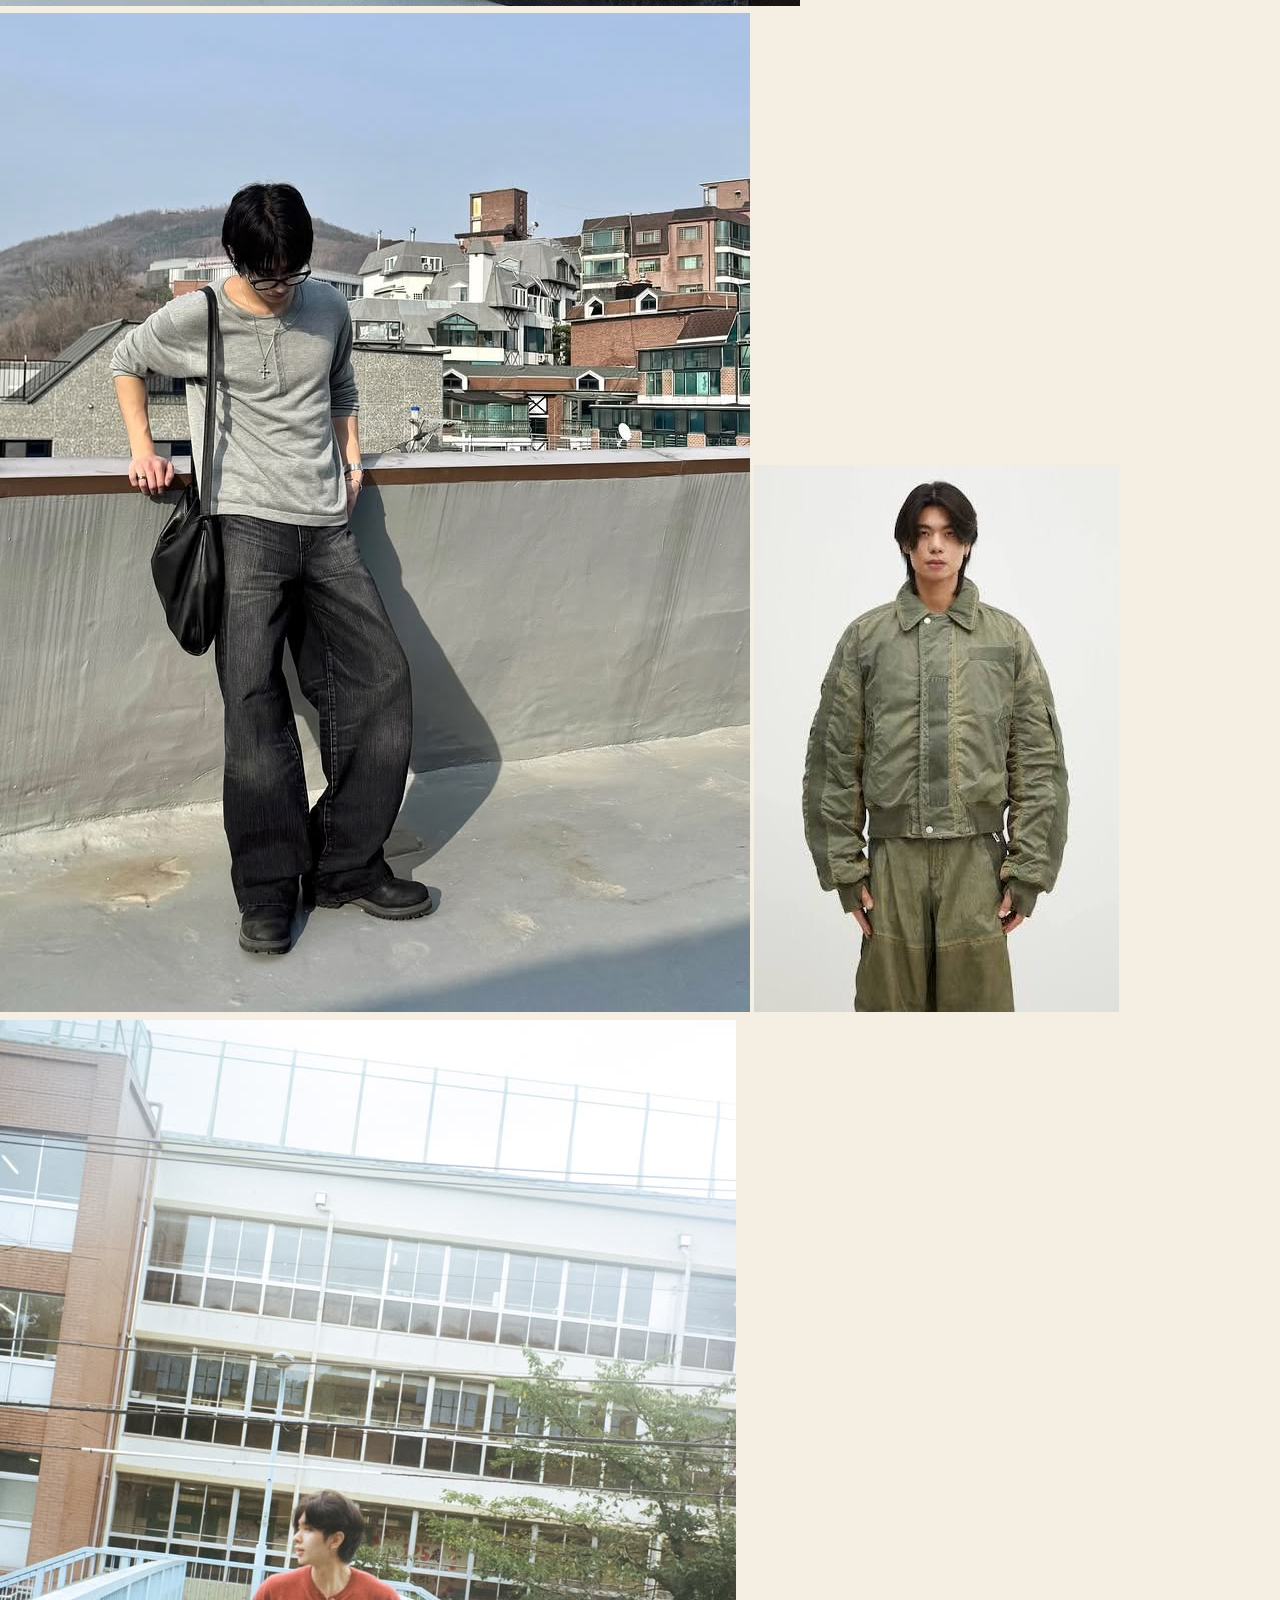
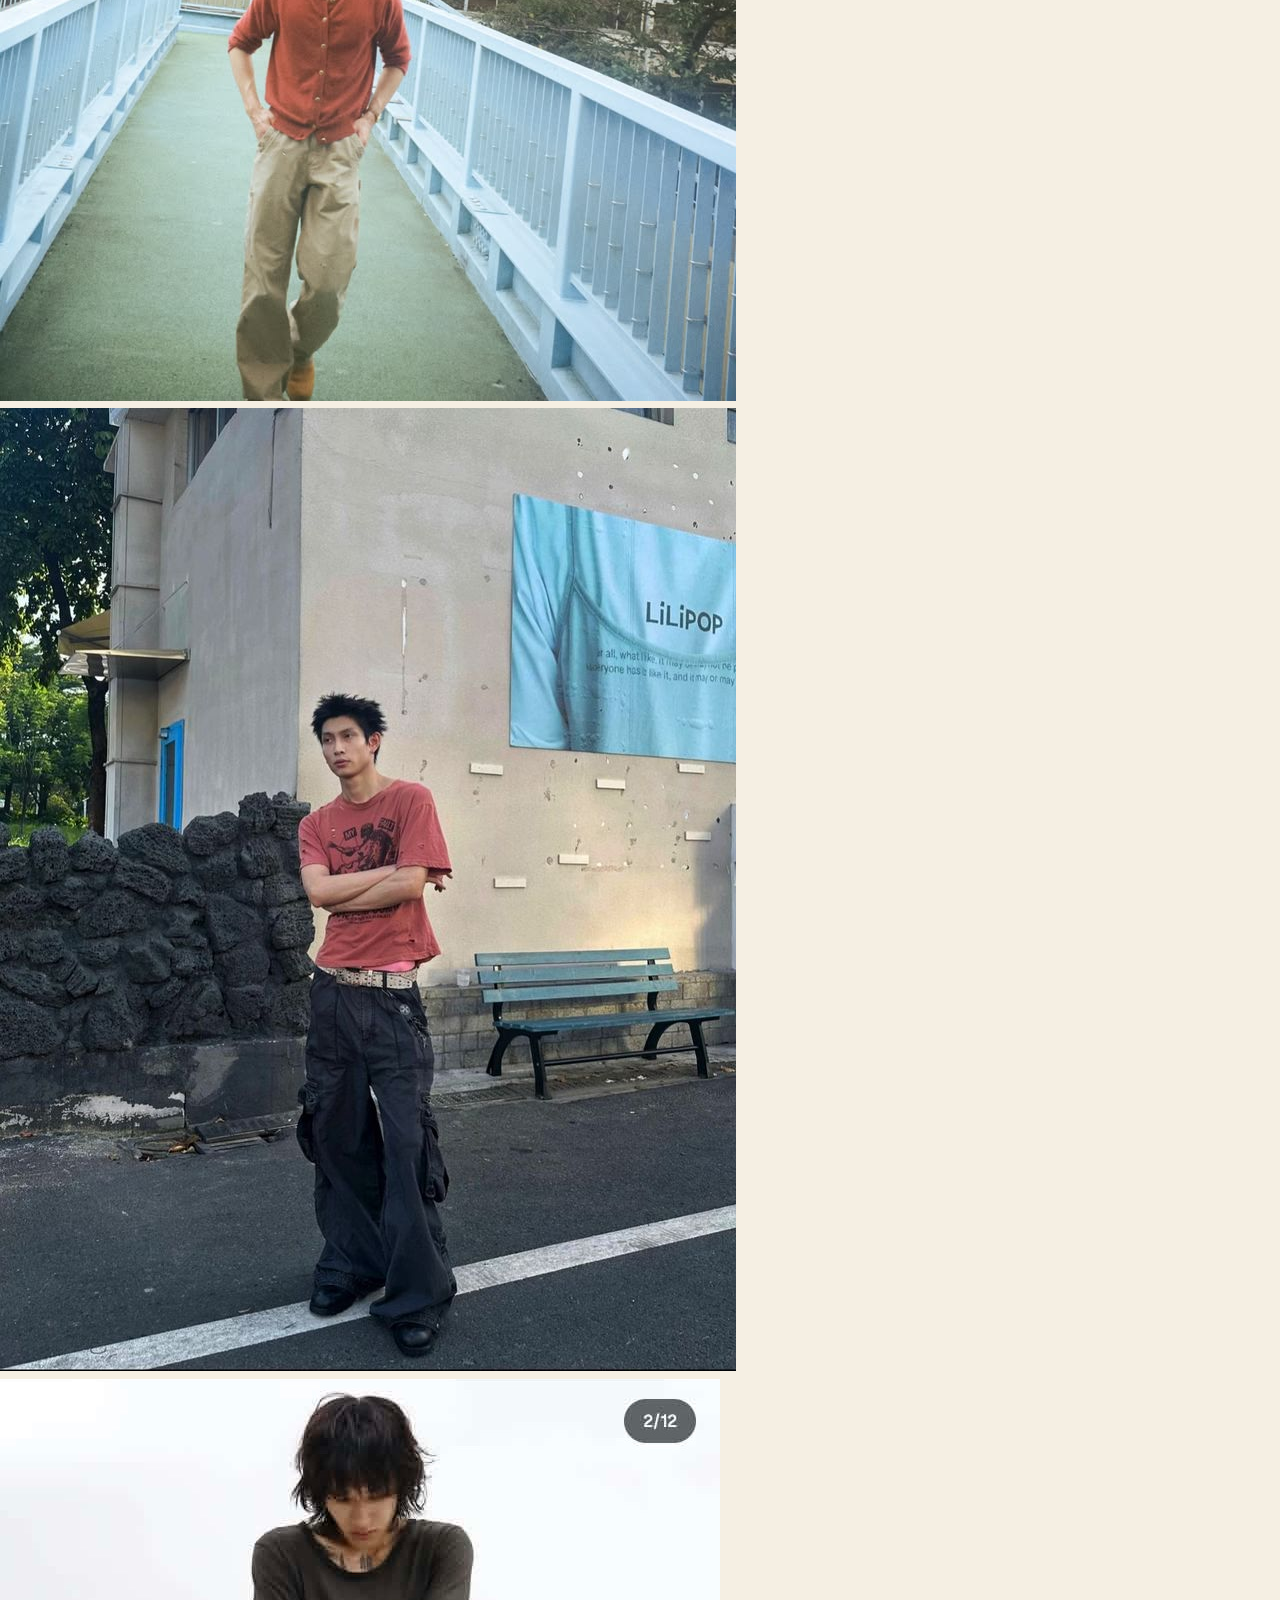
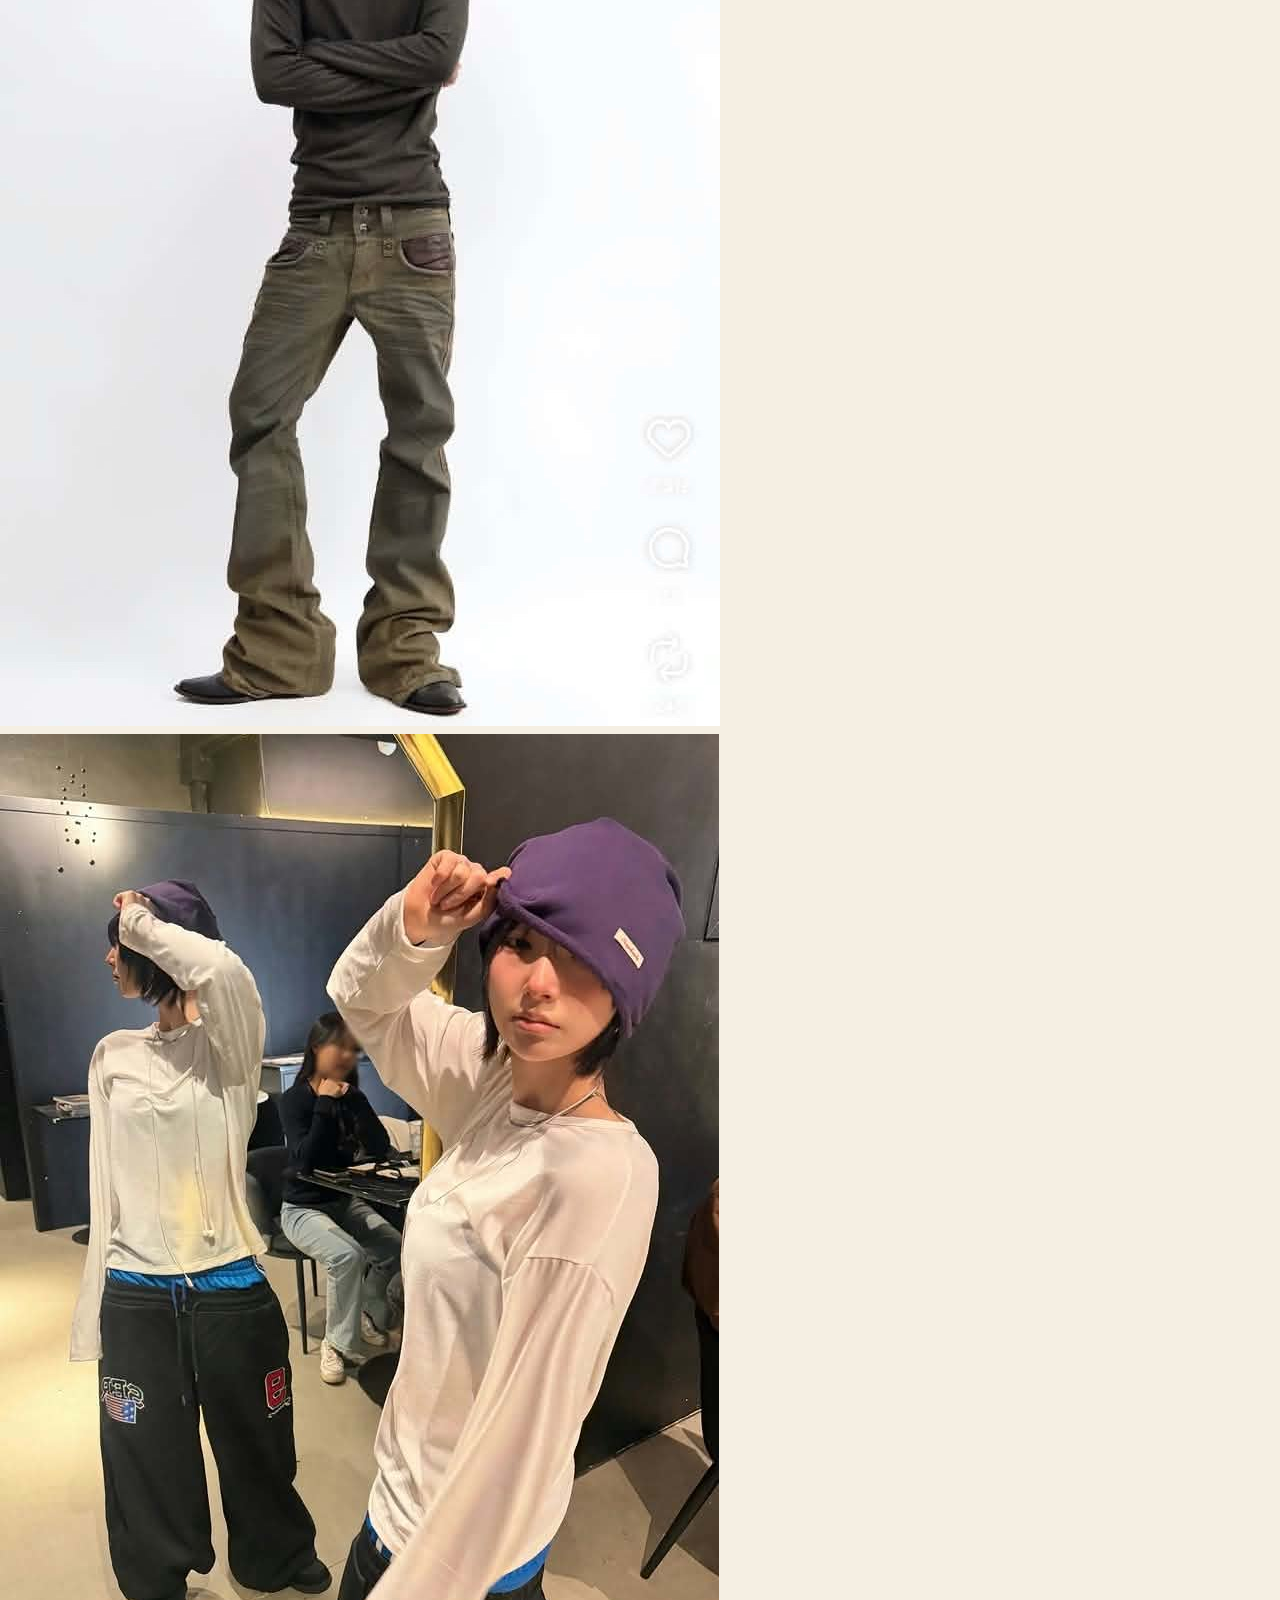
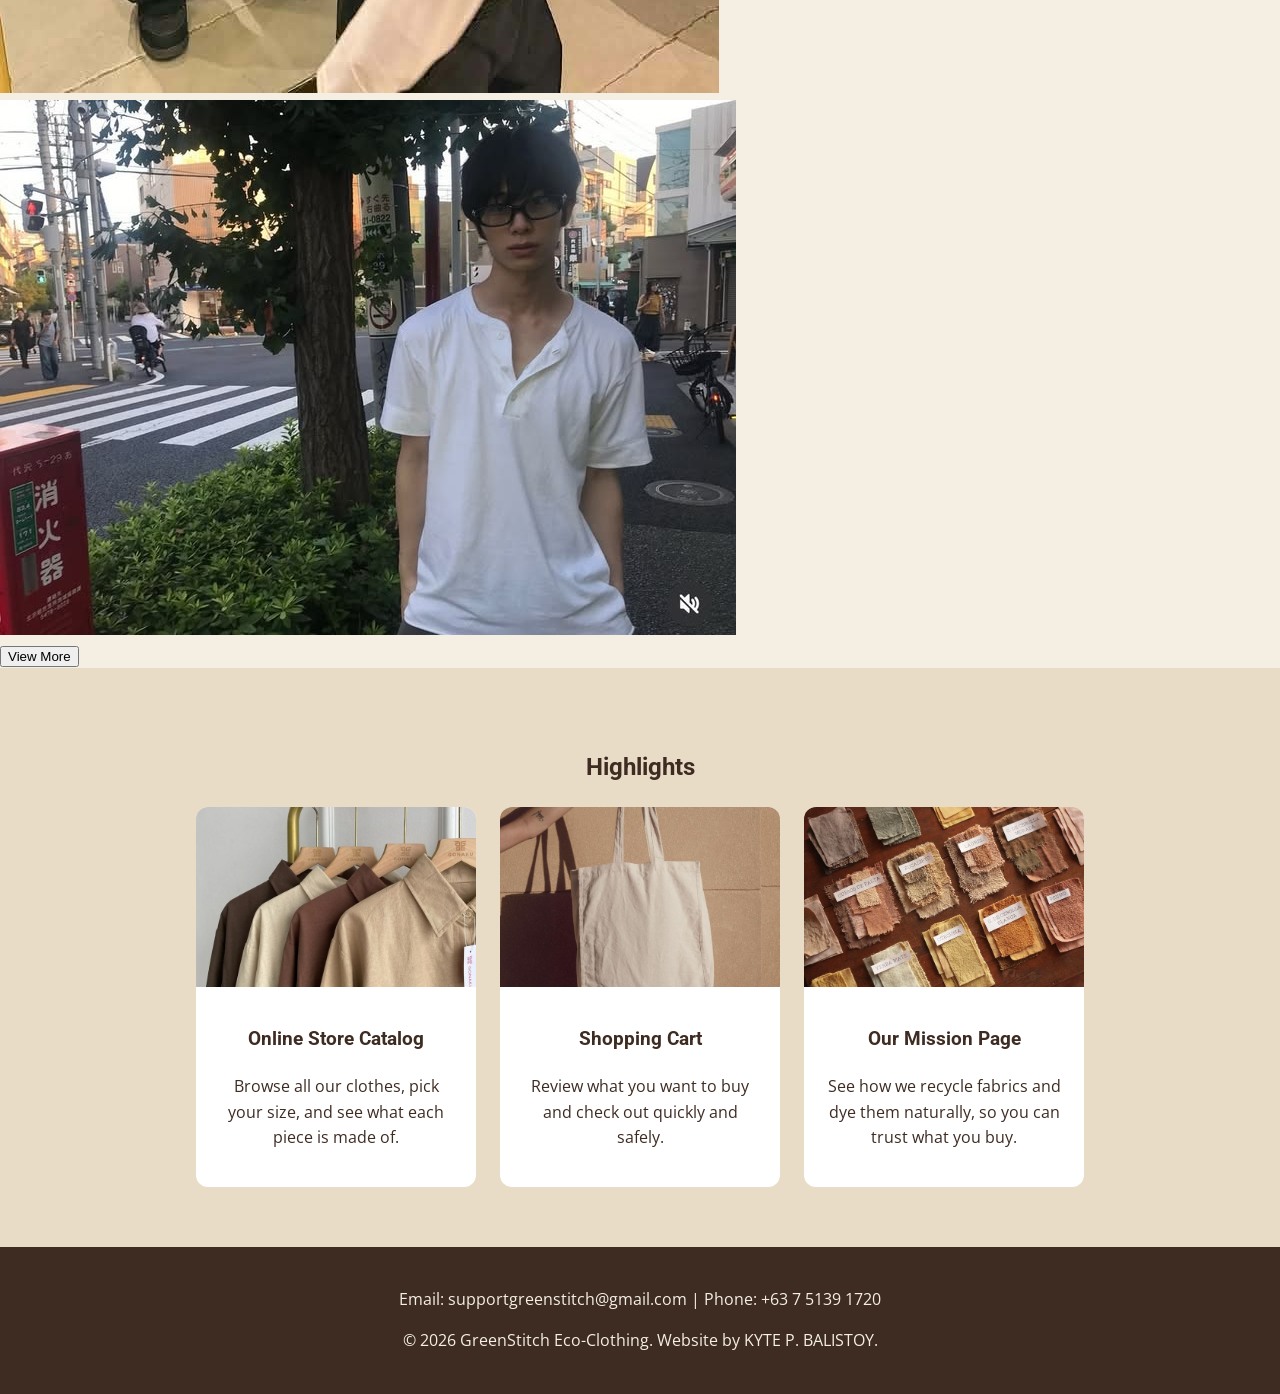
==== commit dac7486f: "Add gallery section with toggle functionality Added a gallery section with images and a View More bu" ====
--- a/index.html
+++ b/index.html
@@ -48,6 +48,44 @@
             </div>
         </section>
 
+        <!-- GALLERY -->
+        <section id="gallery">
+            <div class="container">
+                <p class="eyebrow">Gallery</p>
+                <h2 class="section-title">GreenStitch in the wild</h2>
+                <p class="section-intro">Real people wearing our clothes outdoors &mdash; Everyday outfits for campus,
+                    weekend hangouts, and everywhere life takes you.</p>
+                <div class="gallery-grid" id="galleryGrid">
+                    <img class="tall" src="images/bluegirl.jpg" alt="girl wearing blue">
+                    <img src="images/girlolive.jpg" alt="Girl wearing olive jacket">
+                    <img src="images/messy.jpg" alt="messy boy">
+                    <img src="images/sean.jpg" alt="Sean from cortis">
+                    <img src="images/gray.jpg" alt="Boy wearing gray">
+
+                    <!-- Hidden until View More is clicked -->
+                    <img class="extra-gallery" src="images/black.jpg" alt="Classic recycled denim">
+                    <img class="extra-gallery" src="images/blueboy.jpg" alt="Indigo straight-leg jeans">
+                    <img class="extra-gallery" src="images/green.jpg" alt="boy wearing green">
+                    <img class="extra-gallery" src="images/boywhite.jpg" alt="Clay bomber jacket">
+                    <img class="extra-gallery" src="images/brownboy.jpg" alt="Sand graphic tee">
+                    <img class="extra-gallery" src="images/cool.jpg" alt="cool guy">
+                    <img class="extra-gallery" src="images/boyclay.jpg" alt="boy wearing gray">
+                    <img class="extra-gallery" src="images/orange.jpg" alt="boy wearing orange">
+                    <img class="extra-gallery" src="images/red.jpg" alt="boy wearing red">
+                    <img class="extra-gallery" src="images/style.jpg" alt="stylish boy">
+                    <img class="extra-gallery" src="images/white.jpg" alt="boy with white">
+                    <img class="extra-gallery" src="images/guy.jpg" alt="guy">
+                </div>
+            </div>
+            </div>
+            </div>
+
+            </div>
+            <div class="gallery-actions">
+                <button type="button" class="btn" id="viewMoreBtn">View More</button>
+            </div>
+            </div>
+        </section>
         <!-- Highlights Section -->
         <section class="highlights">
             <h2>Highlights</h2>
@@ -84,6 +122,15 @@
         <p>&copy; 2026 GreenStitch Eco-Clothing. Website by KYTE P. BALISTOY.</p>
     </footer>
 
+    <script>
+        const viewMoreBtn = document.getElementById("viewMoreBtn");
+        const galleryGrid = document.getElementById("galleryGrid");
+        viewMoreBtn.addEventListener("click", () => {
+            const isOpen = galleryGrid.classList.toggle("show-all");
+            viewMoreBtn.textContent = isOpen ? "View Less" : "View More";
+        });
+    </script>
+
 </body>
 
 </html>
--- a/css/style.css
+++ b/css/style.css
@@ -55,7 +55,7 @@
 /* Hero */
 .hero {
     background-color: #2f5d3a;
-    background-image: linear-gradient(rgba(0, 0, 0, 0.5), rgba(0, 0, 0, 0.5)), url("images/main.jpg");
+    background-image: linear-gradient(rgba(0, 0, 0, 0.5), rgba(0, 0, 0, 0.5)), url("../images/main.jpg");
     background-size: cover;
     background-position: center;
     color: rgb(255, 255, 255);
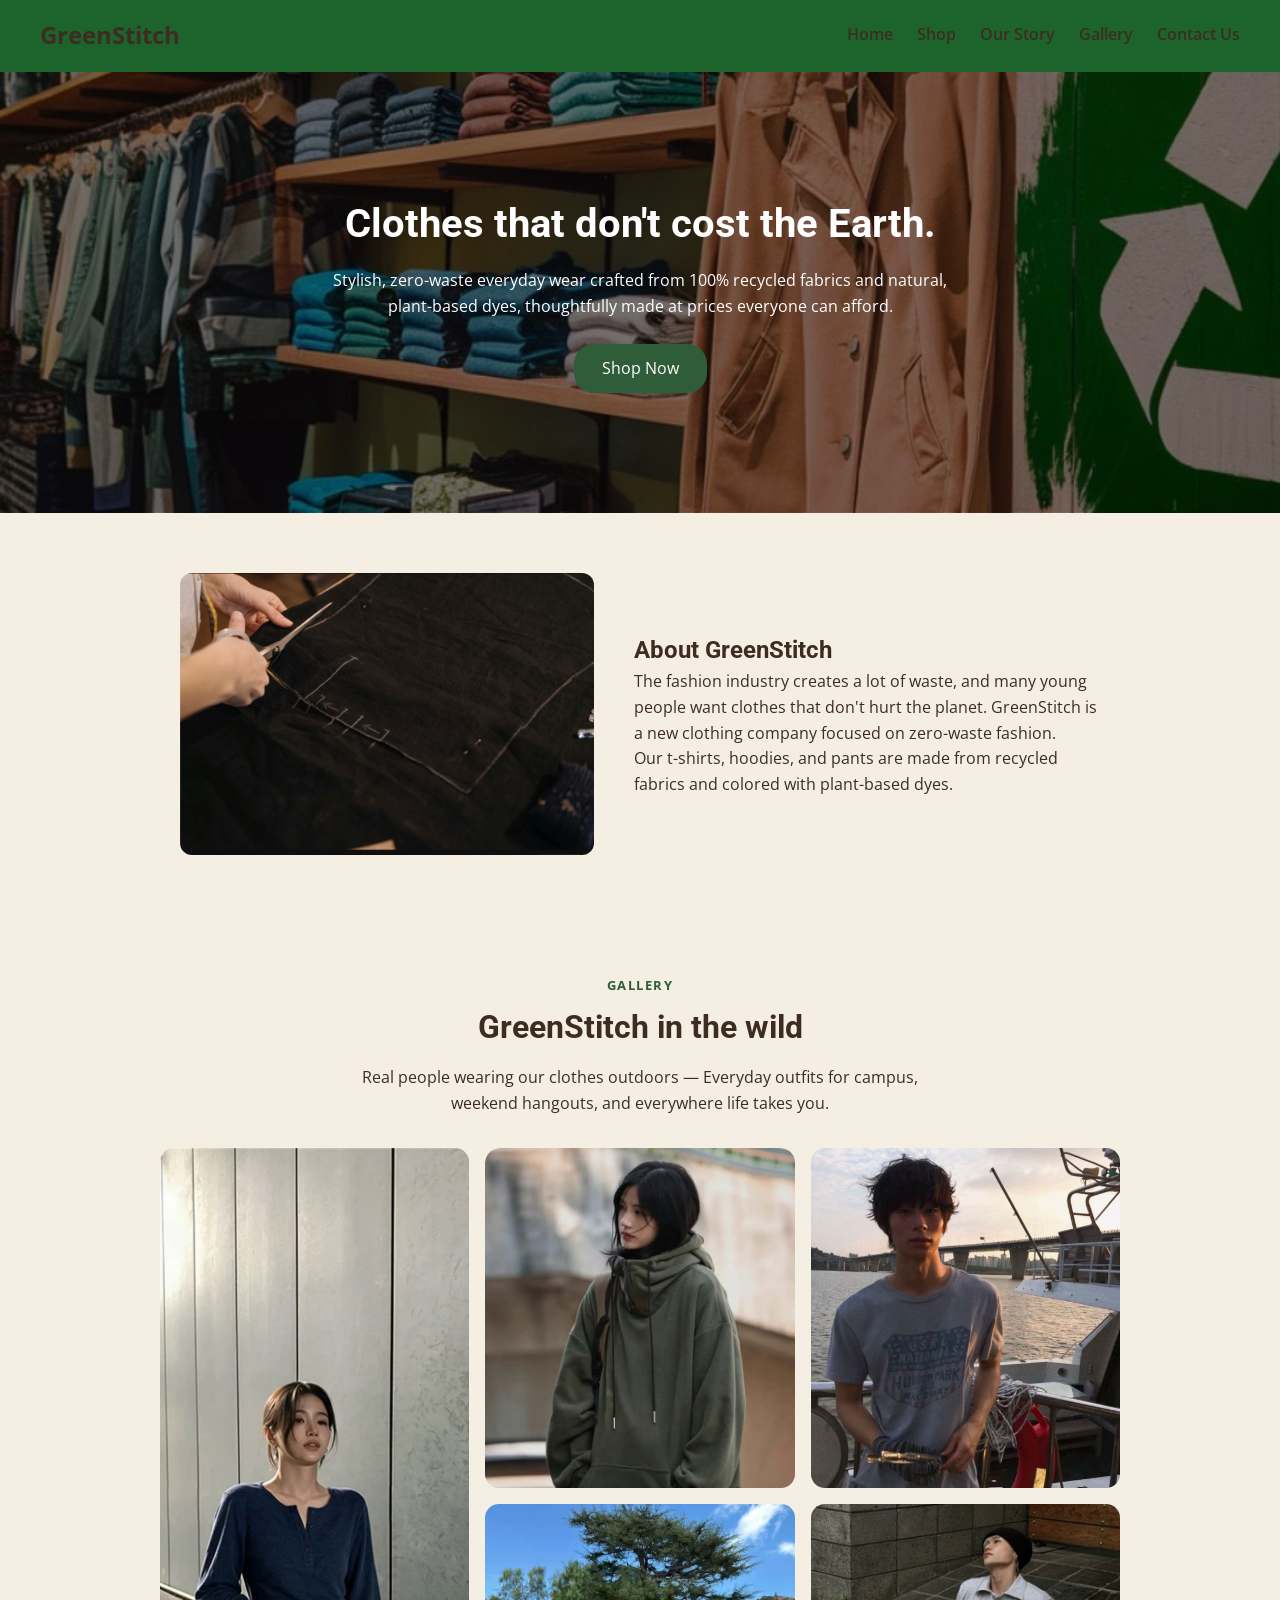
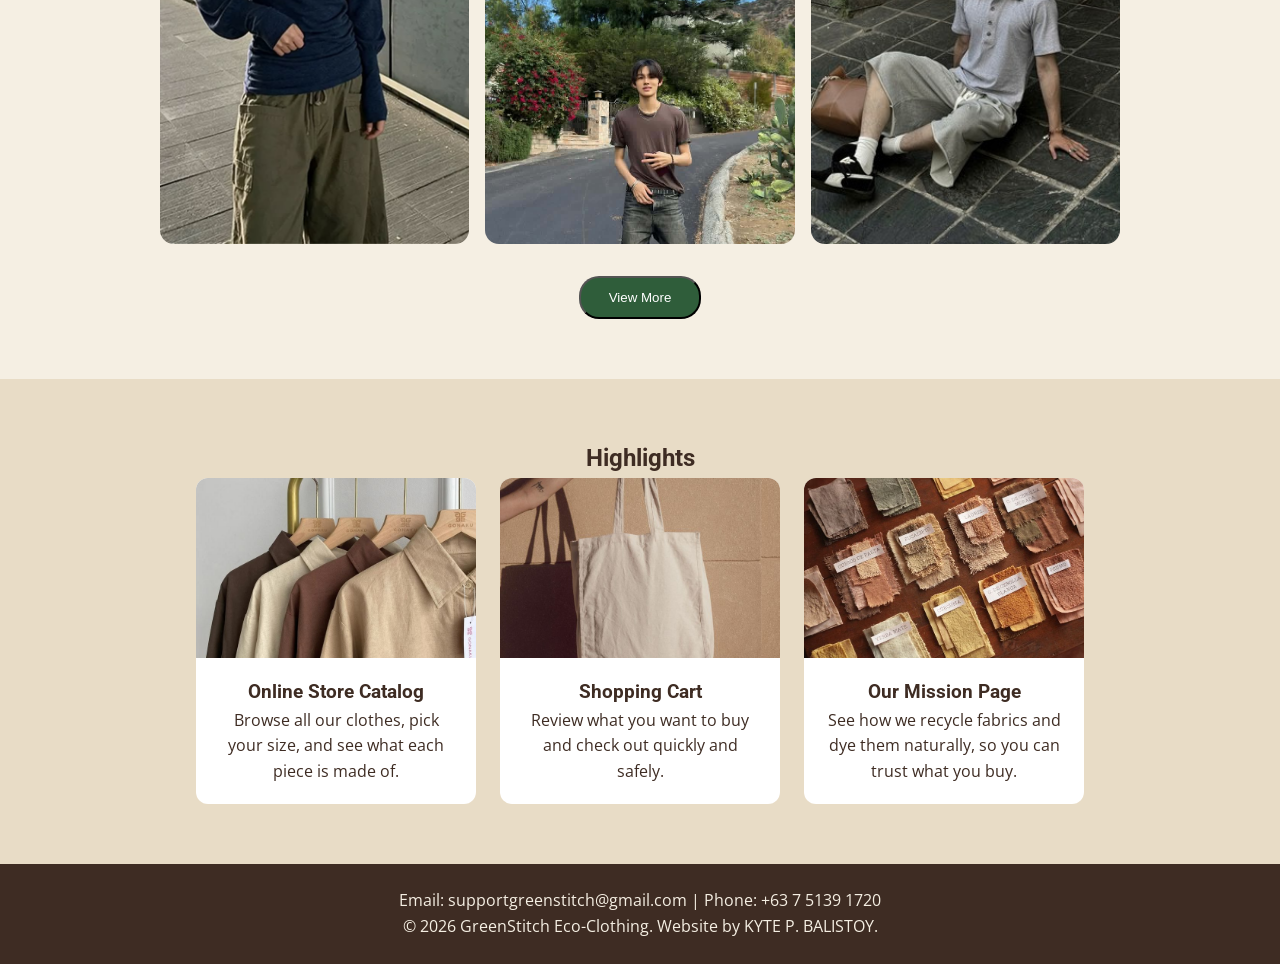
==== commit 382f6d05: "Refactor gallery section in index.html Removed duplicate gallery actions and cleaned up HTML structu" ====
--- a/index.html
+++ b/index.html
@@ -76,16 +76,12 @@
                     <img class="extra-gallery" src="images/white.jpg" alt="boy with white">
                     <img class="extra-gallery" src="images/guy.jpg" alt="guy">
                 </div>
-            </div>
-            </div>
-            </div>
-
-            </div>
-            <div class="gallery-actions">
-                <button type="button" class="btn" id="viewMoreBtn">View More</button>
-            </div>
+                <div class="gallery-actions">
+                    <button type="button" class="button" id="viewMoreBtn">View More</button>
+                </div>
             </div>
         </section>
+
         <!-- Highlights Section -->
         <section class="highlights">
             <h2>Highlights</h2>
--- a/css/style.css
+++ b/css/style.css
@@ -1,3 +1,9 @@
+* {
+    box-sizing: border-box;
+    margin: 0;
+    padding: 0;
+}
+
 /* Colors and fonts from the Visual Style in the proposal */
 body {
     font-family: "Open Sans", sans-serif;
@@ -113,6 +119,71 @@
     text-align: center;
 }
 
+/* Gallery Section */
+#gallery {
+    padding: 60px 20px;
+    text-align: center;
+    background: var(--white);
+}
+
+#gallery .container {
+    max-width: 960px;
+    margin: 0 auto;
+}
+
+.eyebrow {
+    color: #2f5d3a;
+    font-weight: 700;
+    text-transform: uppercase;
+    letter-spacing: 1.5px;
+    font-size: 13px;
+    margin-bottom: 6px;
+}
+
+.section-title {
+    font-size: 32px;
+    margin: 0 0 12px 0;
+}
+
+.section-intro {
+    max-width: 620px;
+    margin: 0 auto 32px auto;
+}
+
+.gallery-grid {
+    display: grid;
+    grid-template-columns: repeat(3, 1fr);
+    grid-auto-rows: 340px;
+    gap: 16px;
+    margin-bottom: 32px;
+}
+
+.gallery-grid img {
+    width: 100%;
+    height: 100%;
+    object-fit: cover;
+    object-position: top center;
+    border-radius: 14px;
+}
+
+.gallery-grid img.extra-gallery {
+    display: none;
+}
+
+.gallery-grid.show-all img.extra-gallery {
+    display: block;
+}
+
+.gallery-actions {
+    text-align: center;
+    margin-top: 32px;
+}
+
+.gallery-grid img.tall {
+    grid-row: span 2;
+}
+
+
 .cards {
     display: flex;
     gap: 24px;
